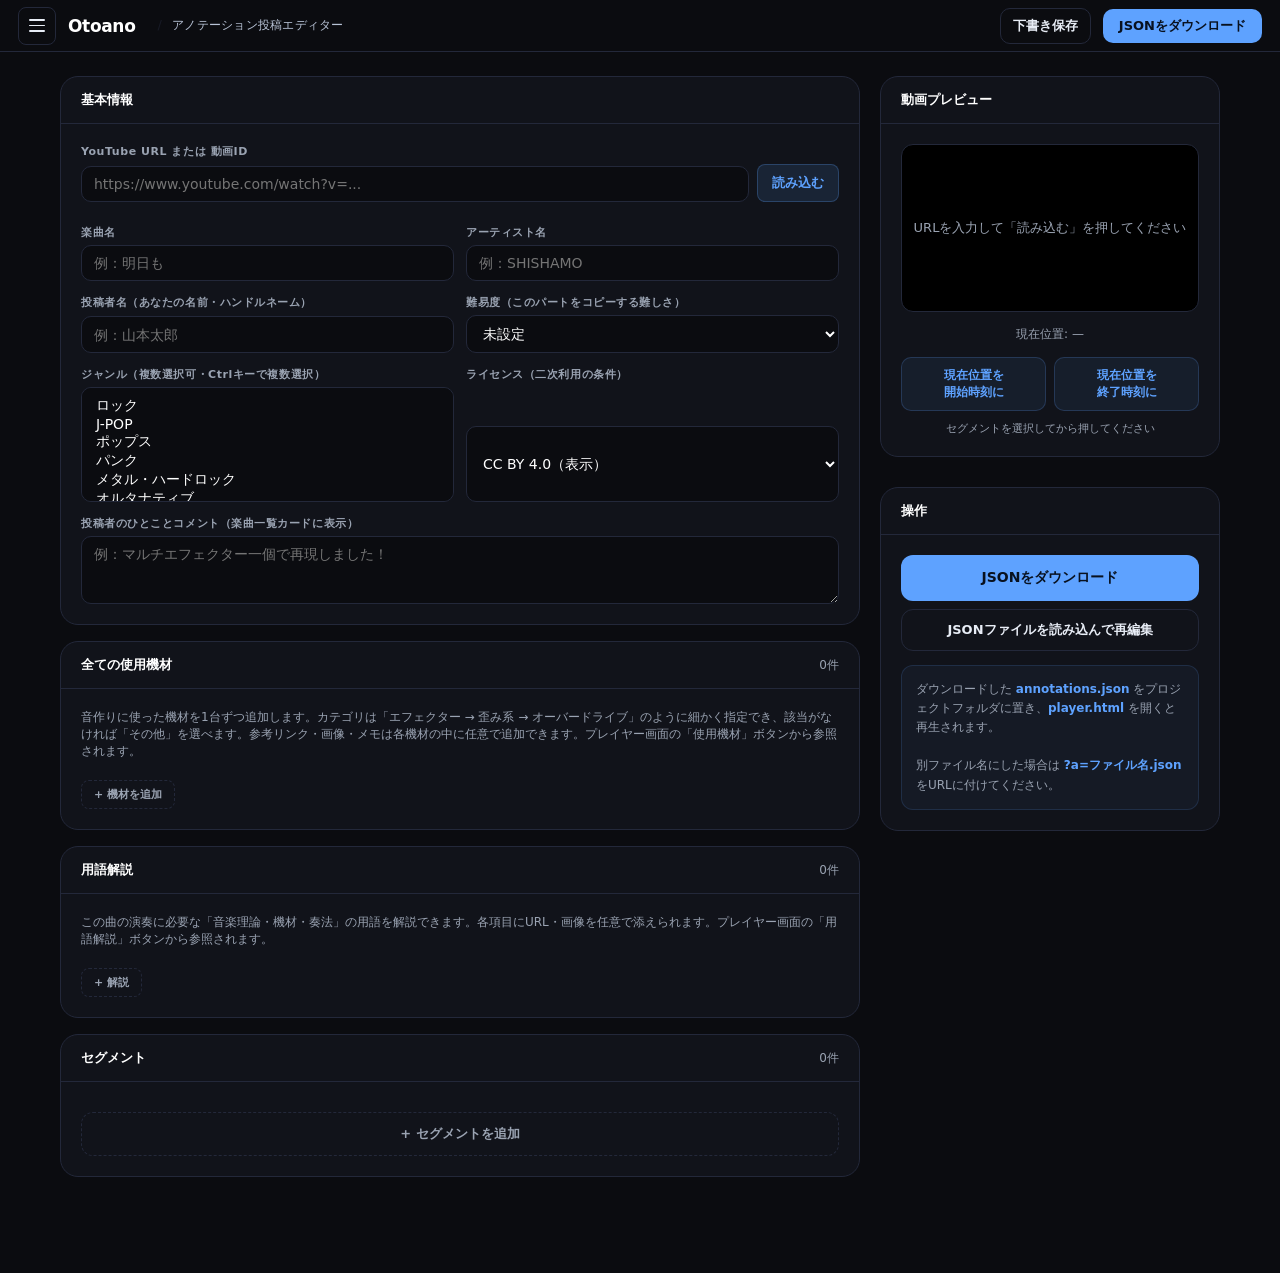
==== upload.html @ a3d08394 "Add files via upload" ====
<!doctype html>
<html lang="ja">
<head>
  <meta charset="utf-8" />
  <meta name="viewport" content="width=device-width,initial-scale=1" />
  <title>アノテーション投稿エディター - Otoano</title>
  <link rel="stylesheet" href="style.css" />
  <style>
    body { overflow-x: hidden; }

    /* ===== Two-column layout ===== */
    .editor-wrap { display: grid; grid-template-columns: 1fr 340px; gap: 20px; max-width: 1200px; margin: 0 auto; padding: 24px 20px 80px; align-items: start; }

    /* ===== Cards / sections ===== */
    .e-card { background: var(--panel); border: 1px solid var(--line); border-radius: 18px; overflow: hidden; margin-bottom: 16px; }
    .e-card-head { padding: 14px 20px; border-bottom: 1px solid var(--line); display: flex; align-items: center; justify-content: space-between; }
    .e-card-head h3 { margin: 0; font-size: 13px; font-weight: 700; color: #fff; }
    .e-card-body { padding: 20px; display: grid; gap: 14px; }

    /* ===== Form fields ===== */
    .field { display: grid; gap: 5px; }
    .field label { font-size: 11px; font-weight: 700; color: var(--muted); letter-spacing: 0.05em; }
    .field input, .field textarea, .field select {
      background: var(--bg); border: 1px solid var(--line); border-radius: 10px;
      color: #fff; padding: 9px 12px; font-size: 14px; font-family: inherit; width: 100%;
      transition: border-color 0.2s;
    }
    .field input:focus, .field textarea:focus, .field select:focus { outline: none; border-color: var(--accent); }
    .field textarea { resize: vertical; min-height: 68px; }
    .field-row { display: grid; grid-template-columns: 1fr 1fr; gap: 12px; }
    .url-row { display: grid; grid-template-columns: 1fr auto; gap: 8px; align-items: end; }
    .url-status { font-size: 12px; margin-top: 4px; }
    .url-status.ok { color: #5ecc82; }
    .url-status.err { color: #ff6b6b; }

    /* ===== Segment list ===== */
    .seg-list { display: flex; flex-direction: column; gap: 10px; }
    .seg-item { background: var(--bg); border: 1px solid var(--line); border-radius: 14px; overflow: hidden; }
    .seg-item-head { padding: 10px 14px; display: flex; align-items: center; gap: 10px; cursor: pointer; user-select: none; transition: background 0.15s; }
    .seg-item-head:hover { background: rgba(255,255,255,0.03); }
    .seg-item-head .seg-times { font-size: 12px; color: var(--accent); font-weight: 700; flex-shrink: 0; }
    .seg-item-head .seg-title-preview { font-size: 13px; color: var(--text); flex: 1; white-space: nowrap; overflow: hidden; text-overflow: ellipsis; }
    .seg-item-head .seg-del { background: none; border: none; color: var(--muted); cursor: pointer; font-size: 16px; padding: 2px 6px; border-radius: 6px; transition: color 0.15s, background 0.15s; flex-shrink: 0; }
    .seg-item-head .seg-del:hover { color: #ff6b6b; background: rgba(255,107,107,0.1); }
    .seg-item-head .seg-arrow { color: var(--muted); font-size: 11px; flex-shrink: 0; transition: transform 0.2s; }
    .seg-item.open .seg-arrow { transform: rotate(180deg); }

    .seg-item-body { display: none; padding: 14px; border-top: 1px solid var(--line); display: grid; gap: 12px; }
    .seg-item.open .seg-item-body { display: grid; }

    .time-row { display: grid; grid-template-columns: 1fr 1fr; gap: 10px; }
    .time-field { display: grid; gap: 4px; }
    .time-field label { font-size: 11px; font-weight: 700; color: var(--muted); }
    .time-input-wrap { display: grid; grid-template-columns: 1fr auto; gap: 6px; }
    .time-input-wrap input { background: var(--bg); border: 1px solid var(--line); border-radius: 8px; color: #fff; padding: 7px 10px; font-size: 13px; font-family: inherit; }
    .time-input-wrap input:focus { outline: none; border-color: var(--accent); }
    .time-set-btn { background: rgba(94,162,255,0.12); border: 1px solid rgba(94,162,255,0.25); color: var(--accent); border-radius: 8px; padding: 7px 10px; font-size: 11px; font-weight: 700; cursor: pointer; white-space: nowrap; }
    .time-set-btn:hover { background: rgba(94,162,255,0.2); }

    /* ===== Cards within segment ===== */
    .card-list { display: flex; flex-direction: column; gap: 6px; }
    .card-item { background: var(--panel); border: 1px solid var(--line); border-radius: 10px; padding: 10px 12px; display: grid; gap: 8px; }
    .card-item-head { display: flex; align-items: center; gap: 8px; }
    .card-type-badge { font-size: 10px; font-weight: 700; padding: 2px 8px; border-radius: 99px; flex-shrink: 0; }
    .badge-link { background: rgba(94,162,255,0.15); color: var(--accent); }
    .badge-text { background: rgba(180,107,255,0.15); color: #b46bff; }
    .badge-video { background: rgba(255,80,80,0.15); color: #ff6b6b; }
    .badge-image { background: rgba(80,200,120,0.15); color: #5ecc82; }
    .badge-gear { background: rgba(255,204,0,0.12); color: #ffcc00; }
    .badge-term { background: rgba(180,107,255,0.15); color: #b46bff; }
    .card-title-preview { font-size: 12px; color: var(--muted); flex: 1; overflow: hidden; text-overflow: ellipsis; white-space: nowrap; }
    .card-del { background: none; border: none; color: var(--muted); cursor: pointer; font-size: 14px; padding: 2px 5px; border-radius: 4px; }
    .card-del:hover { color: #ff6b6b; }
    .move-btn { background: none; border: none; color: var(--muted); cursor: pointer; font-size: 11px; padding: 2px 5px; border-radius: 4px; line-height: 1; transition: color 0.15s, background 0.15s; }
    .move-btn:hover { color: var(--accent); background: rgba(94,162,255,0.1); }
    .move-btn:disabled { opacity: 0.2; cursor: default; }
    .seg-item-head .move-btn { font-size: 10px; }
    .move-btns { display: flex; flex-direction: column; gap: 1px; flex-shrink: 0; }
    .card-fields { display: grid; gap: 6px; }
    .card-field input, .card-field textarea { background: var(--bg); border: 1px solid var(--line); border-radius: 8px; color: #fff; padding: 6px 10px; font-size: 12px; font-family: inherit; width: 100%; }
    .card-field input:focus, .card-field textarea:focus { outline: none; border-color: var(--accent); }
    .card-field textarea { resize: vertical; min-height: 50px; }
    .card-field label { font-size: 10px; color: var(--muted); font-weight: 700; display: block; margin-bottom: 3px; }

    .add-card-row { display: flex; gap: 6px; flex-wrap: wrap; }
    .add-card-btn { background: transparent; border: 1px dashed var(--line); color: var(--muted); border-radius: 8px; padding: 6px 12px; font-size: 11px; font-weight: 600; cursor: pointer; transition: all 0.2s; font-family: inherit; }
    .add-card-btn:hover { border-color: var(--accent); color: var(--accent); background: rgba(94,162,255,0.04); }

    /* 引き継ぎ編集のお知らせ */
    .fork-banner { display: grid; gap: 5px; background: rgba(94,162,255,0.07); border: 1px solid rgba(94,162,255,0.3); border-left: 3px solid var(--accent); border-radius: 12px; padding: 13px 16px; margin-bottom: 16px; font-size: 12.5px; color: #d6def0; line-height: 1.75; }
    .fork-banner strong { color: var(--accent); font-weight: 700; }
    .fork-banner .fork-hint { font-size: 11.5px; color: var(--muted); }
    .fork-banner code { background: var(--bg); border: 1px solid var(--line); border-radius: 4px; padding: 0 4px; font-size: 11px; }
    .fork-banner.is-error { background: rgba(255,120,120,0.07); border-color: rgba(255,120,120,0.35); border-left-color: #ff7878; }
    .fork-banner.is-error strong { color: #ff9b9b; }

    /* 奏法ブロック（奏法ごとに関連カードをまとめる） */
    .tech-add-row { display: flex; gap: 8px; align-items: center; }
    .tech-add-row select { flex: 1; min-width: 0; }
    .tech-add-row .add-card-btn { white-space: nowrap; }
    /* セグメントの3ブロック追加行（奏法・機材・その他） */
    .seg-add-row { display: flex; gap: 8px; align-items: center; flex-wrap: wrap; }
    .seg-add-row .seg-tech-pick { flex: 1 1 160px; min-width: 0; }
    .seg-add-row .add-card-btn { white-space: nowrap; }

    .tech-block { border: 1px solid var(--line); border-radius: 12px; background: rgba(255,255,255,0.015); margin-bottom: 10px; overflow: hidden; }
    .tech-block-head { display: flex; align-items: center; gap: 8px; padding: 9px 11px; background: rgba(94,162,255,0.05); border-bottom: 1px solid var(--line); }
    .tech-block-head select { flex: 1; min-width: 0; }
    .tech-block-head .tb-name { flex: 1; min-width: 0; }
    .tech-block-head .tb-name.hidden { display: none; }
    .tech-block-body { padding: 10px 11px 11px; display: grid; gap: 9px; }
    .tech-block-body .card-item { background: var(--bg); }
    .card-type-badge.badge-tech { background: rgba(94,162,255,0.15); color: var(--accent); border: 1px solid rgba(94,162,255,0.3); }
    .card-type-badge.badge-other { background: rgba(160,170,190,0.12); color: #aab4c8; border: 1px solid rgba(160,170,190,0.3); }
    .empty-hint { font-size: 11px; color: var(--muted); line-height: 1.7; margin: 0; padding: 10px 12px; border: 1px dashed var(--line); border-radius: 10px; }

    /* 機材カードの中に入れる参考資料 */
    .gear-subcards .gs-list { display: grid; gap: 8px; margin-bottom: 7px; }

    /* ギター本体の操作（ピックアップ／ボリューム／トーン） */
    .guitar-controls { border: 1px solid rgba(94,162,255,0.25); border-radius: 10px; padding: 10px 12px; background: rgba(94,162,255,0.04); }
    .guitar-controls .gc-row { display: grid; grid-template-columns: 84px 1fr; gap: 8px; align-items: center; margin-top: 6px; }
    .guitar-controls .gc-row:first-of-type { margin-top: 8px; }
    .guitar-controls .gc-lb { font-size: 11px; color: var(--muted); font-weight: 600; }
    .guitar-controls .gc-row input { background: var(--bg); border: 1px solid var(--line); border-radius: 8px; color: #fff; padding: 5px 8px; font-size: 12px; font-family: inherit; width: 100%; }

    /* 奏法タグ選択チップ（旧UI・互換用） */
    .tech-select { display: flex; flex-wrap: wrap; gap: 5px; }
    .tech-select .tech-group { width: 100%; display: grid; grid-template-columns: 92px 1fr; gap: 8px; align-items: start; }
    .tech-select .tech-group + .tech-group { margin-top: 7px; padding-top: 7px; border-top: 1px solid var(--line); }
    .tech-group-label { font-size: 10px; font-weight: 700; color: var(--muted); letter-spacing: 0.05em; padding-top: 6px; }
    .tech-group-chips { display: flex; flex-wrap: wrap; gap: 5px; }
    @media (max-width: 640px) { .tech-select .tech-group { grid-template-columns: 1fr; gap: 4px; } .tech-group-label { padding-top: 0; } }
    .tech-chip { background: transparent; border: 1px solid var(--line); color: var(--muted); border-radius: 99px; padding: 4px 11px; font-size: 11px; font-weight: 600; cursor: pointer; font-family: inherit; transition: all 0.15s; }
    .tech-chip:hover { border-color: rgba(94,162,255,0.5); color: var(--text); }
    .tech-chip.on { background: rgba(94,162,255,0.15); border-color: var(--accent); color: var(--accent); }

    /* 機材パラメータ行 */
    .gp-rows { display: grid; gap: 7px; }
    .gp-row { display: grid; gap: 4px; }
    .gp-line { display: grid; grid-template-columns: 1fr 58px 84px 22px; gap: 5px; align-items: center; }
    .gp-row input, .gp-row select { background: var(--bg); border: 1px solid var(--line); border-radius: 8px; color: #fff; padding: 5px 8px; font-size: 12px; font-family: inherit; width: 100%; }
    .gp-row input:focus, .gp-row select:focus { outline: none; border-color: var(--accent); }
    .gp-name-custom.hidden { display: none; }
    .gp-del { background: none; border: none; color: var(--muted); cursor: pointer; font-size: 13px; padding: 2px; border-radius: 4px; }
    .gp-del:hover { color: #ff6b6b; }
    .gp-add { margin-top: 5px; }

    .add-seg-btn { width: 100%; background: transparent; border: 1px dashed var(--line); color: var(--muted); border-radius: 12px; padding: 12px; font-size: 13px; font-weight: 600; cursor: pointer; transition: all 0.2s; font-family: inherit; }
    .add-seg-btn:hover { border-color: var(--accent); color: var(--accent); background: rgba(94,162,255,0.04); }

    /* ===== Right sidebar ===== */
    .sidebar { position: sticky; top: 68px; display: flex; flex-direction: column; gap: 14px; }

    #playerPreview { width: 100%; aspect-ratio: 16/9; border-radius: 12px; overflow: hidden; background: #000; border: 1px solid var(--line); }
    #playerPreview iframe { width: 100%; height: 100%; border: none; }
    .player-placeholder { width: 100%; height: 100%; display: flex; align-items: center; justify-content: center; color: var(--muted); font-size: 13px; }

    .time-actions { display: grid; grid-template-columns: 1fr 1fr; gap: 8px; }
    .time-action-btn { background: rgba(94,162,255,0.08); border: 1px solid rgba(94,162,255,0.2); color: var(--accent); border-radius: 10px; padding: 9px 10px; font-size: 12px; font-weight: 700; cursor: pointer; text-align: center; font-family: inherit; transition: background 0.15s; }
    .time-action-btn:hover { background: rgba(94,162,255,0.16); }
    .current-time-display { text-align: center; font-size: 12px; color: var(--muted); padding: 4px 0; }

    .action-btns { display: flex; flex-direction: column; gap: 8px; }
    .dl-btn { background: var(--accent); color: #08111f; border: none; border-radius: 12px; padding: 14px; font-size: 14px; font-weight: 800; cursor: pointer; font-family: inherit; transition: opacity 0.2s; }
    .dl-btn:hover { opacity: 0.9; }
    .load-btn { background: transparent; border: 1px solid var(--line); color: var(--text); border-radius: 12px; padding: 11px; font-size: 13px; font-weight: 600; cursor: pointer; font-family: inherit; transition: border-color 0.2s; }
    .load-btn:hover { border-color: var(--accent); color: var(--accent); }

    .hint-box { background: rgba(94,162,255,0.05); border: 1px solid rgba(94,162,255,0.15); border-radius: 12px; padding: 14px; font-size: 12px; color: var(--muted); line-height: 1.6; }
    .hint-box strong { color: var(--accent); }

    @media (max-width: 800px) {
      .editor-wrap { grid-template-columns: 1fr; }
      .sidebar { position: static; }
      .field-row { grid-template-columns: 1fr; }
    }
  </style>
</head>
<body>
<header>
  <button class="nav-btn" id="navBtn" aria-label="メニューを開く"><span></span><span></span><span></span></button>
  <a href="index.html" class="site-logo">Otoano</a>
  <span class="header-page-label">アノテーション投稿エディター</span>
  <div style="flex:1"></div>
  <button class="secondary" id="saveBtn">下書き保存</button>
  <button class="dl-btn" id="dlBtn" style="padding:8px 16px; font-size:13px; border-radius:10px;">JSONをダウンロード</button>
</header>

<datalist id="pu-positions"></datalist>

<div class="editor-wrap">

  <!-- ===== 左: エディター ===== -->
  <div class="editor-main">

    <!-- 引き継ぎ編集の表示（プレイヤーの「引き継いで編集する」から来たとき） -->
    <div class="fork-banner" id="forkBanner" style="display:none;"></div>

    <!-- 基本情報 -->
    <div class="e-card">
      <div class="e-card-head"><h3>基本情報</h3></div>
      <div class="e-card-body">
        <div class="field">
          <label>YouTube URL または 動画ID</label>
          <div class="url-row">
            <input type="text" id="youtubeUrl" placeholder="https://www.youtube.com/watch?v=..." />
            <button class="time-set-btn" id="loadVideoBtn" style="padding:9px 14px; font-size:13px;">読み込む</button>
          </div>
          <div class="url-status" id="urlStatus"></div>
        </div>
        <div class="field-row">
          <div class="field">
            <label>楽曲名</label>
            <input type="text" id="songTitle" placeholder="例：明日も" />
          </div>
          <div class="field">
            <label>アーティスト名</label>
            <input type="text" id="artistName" placeholder="例：SHISHAMO" />
          </div>
        </div>
        <div class="field-row">
          <div class="field">
            <label>投稿者名（あなたの名前・ハンドルネーム）</label>
            <input type="text" id="creatorName" placeholder="例：山本太郎" />
          </div>
          <div class="field">
            <label>難易度（このパートをコピーする難しさ）</label>
            <select id="difficultySelect"></select>
          </div>
        </div>
        <div class="field-row">
          <div class="field">
            <label>ジャンル（複数選択可・Ctrlキーで複数選択）</label>
            <select id="genreSelect" multiple size="5"></select>
          </div>
          <div class="field">
            <label>ライセンス（二次利用の条件）</label>
            <select id="licenseSelect">
              <option value="https://creativecommons.org/licenses/by/4.0/">CC BY 4.0（表示）</option>
              <option value="https://creativecommons.org/licenses/by-sa/4.0/">CC BY-SA 4.0（表示・継承）</option>
              <option value="https://creativecommons.org/licenses/by-nc/4.0/">CC BY-NC 4.0（表示・非営利）</option>
              <option value="https://creativecommons.org/publicdomain/zero/1.0/">CC0 1.0（権利放棄）</option>
              <option value="">指定しない</option>
            </select>
          </div>
        </div>
        <div class="field">
          <label>投稿者のひとことコメント（楽曲一覧カードに表示）</label>
          <textarea id="comment" placeholder="例：マルチエフェクター一個で再現しました！"></textarea>
        </div>
      </div>
    </div>

    <!-- 全ての使用機材 -->
    <div class="e-card">
      <div class="e-card-head">
        <h3>全ての使用機材</h3>
        <span id="gearCount" style="font-size:12px; color:var(--muted);">0件</span>
      </div>
      <div class="e-card-body" style="gap:10px;">
        <p style="font-size:12px; color:var(--muted); margin:0;">音作りに使った機材を1台ずつ追加します。カテゴリは「エフェクター → 歪み系 → オーバードライブ」のように細かく指定でき、該当がなければ「その他」を選べます。参考リンク・画像・メモは各機材の中に任意で追加できます。プレイヤー画面の「使用機材」ボタンから参照されます。</p>
        <div class="card-list" id="gearInfoList"></div>
        <div class="add-card-row">
          <button class="add-card-btn" data-key="gearInfo" data-type="gear">+ 機材を追加</button>
        </div>
      </div>
    </div>

    <!-- 用語解説 -->
    <div class="e-card">
      <div class="e-card-head">
        <h3>用語解説</h3>
        <span id="knowledgeCount" style="font-size:12px; color:var(--muted);">0件</span>
      </div>
      <div class="e-card-body" style="gap:10px;">
        <p style="font-size:12px; color:var(--muted); margin:0;">この曲の演奏に必要な「音楽理論・機材・奏法」の用語を解説できます。各項目にURL・画像を任意で添えられます。プレイヤー画面の「用語解説」ボタンから参照されます。</p>
        <div class="card-list" id="knowledgeInfoList"></div>
        <div class="add-card-row">
          <button class="add-card-btn" data-key="knowledgeInfo" data-type="term">+ 解説</button>
        </div>
      </div>
    </div>

    <!-- セグメント -->
    <div class="e-card">
      <div class="e-card-head">
        <h3>セグメント</h3>
        <span id="segCount" style="font-size:12px; color:var(--muted);">0件</span>
      </div>
      <div class="e-card-body" style="gap:10px;">
        <div class="seg-list" id="segList"></div>
        <button class="add-seg-btn" id="addSegBtn">+ セグメントを追加</button>
      </div>
    </div>

  </div>

  <!-- ===== 右: プレビュー & アクション ===== -->
  <div class="sidebar">
    <div class="e-card">
      <div class="e-card-head"><h3>動画プレビュー</h3></div>
      <div class="e-card-body" style="gap:10px;">
        <div id="playerPreview">
          <div class="player-placeholder">URLを入力して「読み込む」を押してください</div>
        </div>
        <div class="current-time-display" id="currentTimeDisplay">現在位置: —</div>
        <div class="time-actions">
          <button class="time-action-btn" id="setStartBtn">現在位置を<br>開始時刻に</button>
          <button class="time-action-btn" id="setEndBtn">現在位置を<br>終了時刻に</button>
        </div>
        <div style="font-size:11px; color:var(--muted); text-align:center;">セグメントを選択してから押してください</div>
      </div>
    </div>

    <div class="e-card">
      <div class="e-card-head"><h3>操作</h3></div>
      <div class="e-card-body">
        <div class="action-btns">
          <button class="dl-btn" id="dlBtn2">JSONをダウンロード</button>
          <label class="load-btn" style="text-align:center; cursor:pointer;">
            JSONファイルを読み込んで再編集
            <input type="file" id="loadFile" accept=".json" style="display:none;" />
          </label>
        </div>
        <div class="hint-box">
          ダウンロードした <strong>annotations.json</strong> をプロジェクトフォルダに置き、<strong>player.html</strong> を開くと再生されます。<br><br>
          別ファイル名にした場合は <strong>?a=ファイル名.json</strong> をURLに付けてください。
        </div>
      </div>
    </div>
  </div>
</div>

<div class="nav-overlay" id="navOverlay"></div>
<nav class="nav-panel" id="navPanel">
  <div class="nav-panel-head"><a href="index.html" class="nav-panel-logo">Otoano</a><button class="nav-panel-close" id="navClose">✕</button></div>
  <div class="nav-panel-section"><div class="nav-panel-label">メイン</div><a href="index.html">ホーム</a><a href="search.html">横断検索</a><a href="upload.html" class="nav-current">アノテーション投稿</a></div>
  <div class="nav-panel-section"><div class="nav-panel-label">ガイド</div><a href="usage-guide.html">サイト利用ガイド</a><a href="guide.html">エレキギター初心者ガイド</a><a href="band-guide.html">バンド活動ガイド</a></div>
  <div class="nav-panel-section"><div class="nav-panel-label">辞書</div><a href="terms.html">奏法・機材解説</a></div>
  <div class="nav-panel-section"><div class="nav-panel-label">ユーザー情報</div><a href="account.html" class="nav-mypage-link">アカウント</a><a href="history.html" class="nav-mypage-link">プレイ履歴</a><a href="posts.html" class="nav-mypage-link">投稿管理</a></div>
</nav>

<script src="vocab.js"></script>
<script>
/* =====================================================
   状態管理
===================================================== */
let state = {
  videoId: '',
  created: '',     // dcterms:created（初回投稿日。再編集時は元の日付を保持）
  segments: [],    // [{id, title, start, end, description, category, techniques:[], items:[]}]
  gearInfo: [],     // [{type, title, ...}]  使用機材        → otoano:hasGearInfo
  docId: '',        // 読み込んだJSONの @id（自分の投稿を直すときは識別子を変えない）
  isBasedOn: '',    // 引き継ぎ元の @id（schema:isBasedOn）
  forkedFrom: null, // 引き継ぎ元の表示用情報（投稿者・ライセンス・タイトル）
  sameAs: [],       // 読み込んだJSONの外部同定（MusicBrainz等）を持ち越すだけの入れ物
  knowledgeInfo: [] // [{type, title, ...}]  用語解説        → otoano:hasGlossary
};
let player = null;           // YouTube player
let activeSegIdx = null;     // 現在選択中のセグメントのインデックス

/* =====================================================
   YouTube URL解析
===================================================== */
function extractVideoId(url) {
  url = url.trim();
  const patterns = [
    /[?&]v=([A-Za-z0-9_-]{11})/,
    /youtu\.be\/([A-Za-z0-9_-]{11})/,
    /embed\/([A-Za-z0-9_-]{11})/,
    /^([A-Za-z0-9_-]{11})$/
  ];
  for (const p of patterns) {
    const m = url.match(p);
    if (m) return m[1];
  }
  return null;
}

document.getElementById('loadVideoBtn').addEventListener('click', () => {
  const url = document.getElementById('youtubeUrl').value;
  const vid = extractVideoId(url);
  const status = document.getElementById('urlStatus');
  if (!vid) {
    status.textContent = '動画IDを取得できませんでした。URLを確認してください。';
    status.className = 'url-status err';
    return;
  }
  state.videoId = vid;
  status.textContent = '動画ID: ' + vid + ' — 読み込み成功';
  status.className = 'url-status ok';
  loadYouTubePlayer(vid);
});

/* =====================================================
   YouTube Player
===================================================== */
function loadYouTubePlayer(videoId) {
  const wrap = document.getElementById('playerPreview');
  wrap.innerHTML = '<div id="ytPlayer"></div>';
  if (window.YT && window.YT.Player) {
    createYTPlayer(videoId);
  } else {
    const tag = document.createElement('script');
    tag.src = 'https://www.youtube.com/iframe_api';
    document.head.appendChild(tag);
    window.onYouTubeIframeAPIReady = () => createYTPlayer(videoId);
  }
}

function createYTPlayer(videoId) {
  player = new YT.Player('ytPlayer', {
    videoId,
    playerVars: { rel: 0, modestbranding: 1 },
    events: { onReady: () => startTimerDisplay() }
  });
}

let timerInterval = null;
function startTimerDisplay() {
  if (timerInterval) clearInterval(timerInterval);
  timerInterval = setInterval(() => {
    if (!player || typeof player.getCurrentTime !== 'function') return;
    const t = player.getCurrentTime();
    document.getElementById('currentTimeDisplay').textContent =
      '現在位置: ' + fmtTime(t) + ' (' + t.toFixed(1) + 's)';
  }, 200);
}

function fmtTime(sec) {
  const s = Math.max(0, Math.floor(sec));
  return String(Math.floor(s / 60)).padStart(2, '0') + ':' + String(s % 60).padStart(2, '0');
}

function getCurrentTime() {
  if (!player || typeof player.getCurrentTime !== 'function') return null;
  return parseFloat(player.getCurrentTime().toFixed(1));
}

/* =====================================================
   時刻設定ボタン
===================================================== */
document.getElementById('setStartBtn').addEventListener('click', () => {
  const t = getCurrentTime();
  if (t === null) return alert('動画を読み込んでください。');
  if (activeSegIdx === null) return alert('セグメントを選択してください（タイトルバーをクリックして開く）。');
  state.segments[activeSegIdx].start = t;
  renderSegList();
});

document.getElementById('setEndBtn').addEventListener('click', () => {
  const t = getCurrentTime();
  if (t === null) return alert('動画を読み込んでください。');
  if (activeSegIdx === null) return alert('セグメントを選択してください。');
  state.segments[activeSegIdx].end = t;
  renderSegList();
});

/* =====================================================
   セグメント追加
===================================================== */
document.getElementById('addSegBtn').addEventListener('click', () => {
  const lastEnd = state.segments.length
    ? state.segments[state.segments.length - 1].end
    : 0;
  state.segments.push({
    id: 'seg_' + Date.now(),
    title: '新しいセグメント',
    start: lastEnd,
    end: lastEnd + 30,
    description: '',
    categories: ['other'],
    items: []
  });
  activeSegIdx = state.segments.length - 1;
  renderSegList();
});

/* =====================================================
   セグメント描画
===================================================== */
function renderSegList() {
  const list = document.getElementById('segList');
  list.innerHTML = '';
  document.getElementById('segCount').textContent = state.segments.length + '件';

  state.segments.forEach((seg, idx) => {
    const isOpen = idx === activeSegIdx;
    const div = document.createElement('div');
    div.className = 'seg-item' + (isOpen ? ' open' : '');
    div.innerHTML = `
      <div class="seg-item-head">
        <span class="seg-times">${fmtTime(seg.start)} – ${fmtTime(seg.end)}</span>
        <span class="seg-title-preview">${escHtml(seg.title)}</span>
        <div class="move-btns">
          <button class="move-btn seg-move" data-idx="${idx}" data-dir="-1" ${idx === 0 ? 'disabled' : ''} title="上へ">▲</button>
          <button class="move-btn seg-move" data-idx="${idx}" data-dir="1"  ${idx === state.segments.length - 1 ? 'disabled' : ''} title="下へ">▼</button>
        </div>
        <button class="seg-del" data-idx="${idx}" title="削除">×</button>
        <span class="seg-arrow">▼</span>
      </div>
      <div class="seg-item-body">
        <div class="field">
          <label>セグメント名</label>
          <input type="text" class="seg-title-input" data-idx="${idx}" value="${escHtml(seg.title)}" />
        </div>
        <div class="time-row">
          <div class="time-field">
            <label>開始（秒）</label>
            <div class="time-input-wrap">
              <input type="number" class="seg-start" data-idx="${idx}" value="${seg.start}" min="0" step="0.1" />
            </div>
          </div>
          <div class="time-field">
            <label>終了（秒）</label>
            <div class="time-input-wrap">
              <input type="number" class="seg-end" data-idx="${idx}" value="${seg.end}" min="0" step="0.1" />
            </div>
          </div>
        </div>
        <div class="field">
          <label>観点カテゴリ（複数選択可・Ctrlキーを押しながらクリック）</label>
          <select class="seg-cat" data-idx="${idx}" multiple size="3">
            <option value="technique" ${segCategories(seg).includes('technique')?'selected':''}>奏法</option>
            <option value="equipment" ${segCategories(seg).includes('equipment')?'selected':''}>機材</option>
            <option value="other" ${segCategories(seg).includes('other')?'selected':''}>その他</option>
          </select>
        </div>
        <div class="field">
          <label>説明文</label>
          <textarea class="seg-desc" data-idx="${idx}">${escHtml(seg.description)}</textarea>
        </div>
        <div class="field">
          <label>この区間の内容（奏法・機材をそれぞれ独立して追加。奏法のプルダウンで「その他」も選べます）</label>
          <div class="seg-add-row">
            <button type="button" class="add-card-btn seg-tech-add" data-idx="${idx}">+ 奏法を追加</button>
            <button type="button" class="add-card-btn seg-gear-add" data-idx="${idx}">+ 機材を追加</button>
          </div>
        </div>
        <div class="card-list" id="cardList_${idx}"></div>
      </div>
    `;
    list.appendChild(div);
    renderCards(idx);

    // ヘッダークリックで開閉
    div.querySelector('.seg-item-head').addEventListener('click', (e) => {
      if (e.target.classList.contains('seg-del')) return;
      activeSegIdx = isOpen ? null : idx;
      renderSegList();
    });
  });

  // セグメント並び替え
  list.querySelectorAll('.seg-move').forEach(btn => {
    btn.addEventListener('click', (e) => {
      e.stopPropagation();
      const i   = Number(btn.dataset.idx);
      const dir = Number(btn.dataset.dir);
      moveItem(state.segments, i, dir, () => {
        // アクティブインデックスも追従
        if (activeSegIdx === i) activeSegIdx = i + dir;
        else if (activeSegIdx === i + dir) activeSegIdx = i;
        renderSegList();
      });
    });
  });

  // イベント委任
  list.querySelectorAll('.seg-del').forEach(btn => {
    btn.addEventListener('click', (e) => {
      e.stopPropagation();
      const i = Number(btn.dataset.idx);
      state.segments.splice(i, 1);
      if (activeSegIdx === i) activeSegIdx = null;
      else if (activeSegIdx > i) activeSegIdx--;
      renderSegList();
    });
  });
  list.querySelectorAll('.seg-title-input').forEach(el => {
    el.addEventListener('input', () => {
      state.segments[Number(el.dataset.idx)].title = el.value;
      // ヘッダーのプレビューだけ更新
      const head = el.closest('.seg-item').querySelector('.seg-title-preview');
      if (head) head.textContent = el.value;
    });
  });
  list.querySelectorAll('.seg-start').forEach(el => {
    el.addEventListener('change', () => { state.segments[Number(el.dataset.idx)].start = parseFloat(el.value) || 0; refreshTimeBadge(el); });
  });
  list.querySelectorAll('.seg-end').forEach(el => {
    el.addEventListener('change', () => { state.segments[Number(el.dataset.idx)].end = parseFloat(el.value) || 0; refreshTimeBadge(el); });
  });
  list.querySelectorAll('.seg-cat').forEach(el => {
    el.addEventListener('change', () => {
      const sel = Array.from(el.selectedOptions).map(o => o.value);
      state.segments[Number(el.dataset.idx)].categories = sel.length ? sel : ['other'];
    });
  });
  list.querySelectorAll('.seg-desc').forEach(el => {
    el.addEventListener('input', () => { state.segments[Number(el.dataset.idx)].description = el.value; });
  });
  // 奏法ブロックの追加（プルダウンで選んで追加。同じ奏法は重ねて追加しない）
  // 奏法ブロックの追加：まず空のブロックを置き、ブロック内のプルダウンで奏法（またはその他）を選ぶ
  list.querySelectorAll('.seg-tech-add').forEach(btn => {
    btn.addEventListener('click', (e) => {
      e.stopPropagation();
      const i = Number(btn.dataset.idx);
      state.segments[i].items.push({ type: 'group', title: '', aboutTechnique: '', items: [] });
      renderCards(i);
    });
  });

  // 機材ブロックの追加（奏法とは独立。gearカードを直接置く）
  list.querySelectorAll('.seg-gear-add').forEach(btn => {
    btn.addEventListener('click', (e) => {
      e.stopPropagation();
      const i = Number(btn.dataset.idx);
      state.segments[i].items.push(newCard('gear'));
      renderCards(i);
    });
  });
}

/* 奏法タグのチップHTML（統制語彙 vocab.js を参照）。
   奏法グループ（otoano:tg-* ／ skos:broader）ごとに見出しをつけて並べる。 */
function techChipsHtml(seg, idx) {
  const sel = Array.isArray(seg.techniques) ? seg.techniques : [];
  if (typeof OTOANO_TECHNIQUES === 'undefined') return '';
  const chip = (t) =>
    `<button type="button" class="tech-chip${sel.includes(t.id) ? ' on' : ''}" data-idx="${idx}" data-tech="${t.id}">${escHtml(t.label)}</button>`;
  const groups = (typeof OTOANO_TECH_GROUPS !== 'undefined') ? OTOANO_TECH_GROUPS : [];
  if (!groups.length) return OTOANO_TECHNIQUES.map(chip).join('');
  return groups.map(g => {
    const list = OTOANO_TECHNIQUES.filter(t => t.group === g.id);
    if (!list.length) return '';
    return `<div class="tech-group">
      <span class="tech-group-label">${escHtml(g.label)}</span>
      <div class="tech-group-chips">${list.map(chip).join('')}</div>
    </div>`;
  }).join('');
}

/* 関連カードが、セグメントのどの奏法に対応するかを選ぶセレクタHTML。
   セグメントに奏法タグがある場合のみ表示する（otoano:aboutTechnique で接続）。 */
function cardTechSelectHtml(segIdx, item) {
  const seg = state.segments[segIdx];
  const techs = Array.isArray(seg.techniques) ? seg.techniques : [];
  if (!techs.length) return '';
  const cur = item.aboutTechnique || '';
  const label = (typeof otoanoTechLabel === 'function') ? otoanoTechLabel : (x => x);
  const opts = ['<option value="">（対応する奏法：指定なし）</option>']
    .concat(techs.map(t => `<option value="${t}" ${cur === t ? 'selected' : ''}>${escHtml(label(t))}</option>`))
    .join('');
  return `<div class="card-field"><label>対応する奏法</label><select class="ci-abouttech">${opts}</select></div>`;
}

/* 機材カテゴリの下位分類（skos:broader）の選択肢HTML。
   子をもつ子（エフェクターの系統）は optgroup にまとめる。子がなければ空文字を返す。 */
function gearSubOptionsHtml(topId, cur) {
  if (typeof otoanoGearChildren !== 'function') return '';
  const kids = otoanoGearChildren(topId);
  if (!kids.length) return '';
  const sel = (id) => cur === id ? 'selected' : '';
  let opts = `<option value="${topId}" ${sel(topId)}>（種類を指定しない）</option>`;
  kids.forEach(k => {
    const gkids = otoanoGearChildren(k.id);
    if (gkids.length) {
      opts += `<optgroup label="${escHtml(k.label)}">`
        + `<option value="${k.id}" ${sel(k.id)}>${escHtml(k.label)}（種類は未特定）</option>`
        + gkids.map(g => `<option value="${g.id}" ${sel(g.id)}>${escHtml(g.label)}</option>`).join('')
        + `</optgroup>`;
    } else {
      opts += `<option value="${k.id}" ${sel(k.id)}>${escHtml(k.label)}</option>`;
    }
  });
  return opts;
}

/* 機材カテゴリの現在値を、上位セレクト＋下位セレクトから読む（下位が優先） */
function readGearCat(d) {
  const sub = d.querySelector('.ci-gearcat-sub');
  if (sub && sub.value) return sub.value;
  const top = d.querySelector('.ci-gearcat-top');
  return (top && top.value) || 'other';
}

/* 上位カテゴリを変えたら下位の選択肢を作り直す。
   ギター⇔非ギターで専用欄（ピックアップ等）の有無が変わる場合はカードを再描画する。 */
function bindGearCatEvents(d, upd, rerender) {
  const topSel = d.querySelector('.ci-gearcat-top');
  if (!topSel) return;
  topSel.addEventListener('change', () => {
    const opts = gearSubOptionsHtml(topSel.value, topSel.value);
    let row = d.querySelector('.gear-sub-row');
    if (opts) {
      if (!row) {
        row = document.createElement('div');
        row.className = 'card-field gear-sub-row';
        row.innerHTML = `<label>さらに細かい種類（任意）</label><select class="ci-gearcat-sub"></select>`;
        const topField = topSel.closest('.card-field');
        if (topField) topField.insertAdjacentElement('afterend', row);
      }
      const subSel = row.querySelector('.ci-gearcat-sub');
      subSel.innerHTML = opts;
      // 作り直したセレクトにも入力イベントを張り直す
      subSel.addEventListener('change', upd);
    } else if (row) {
      row.remove();
    }
    upd();
    // ギター専用欄の要否が変わったら再描画
    const nowGuitar = topSel.value === 'guitar';
    const hasGuitarControls = !!d.querySelector('.guitar-controls');
    if (nowGuitar !== hasGuitarControls && typeof rerender === 'function') rerender();
  });
}

/* 機材設定カードの入力欄HTML */
function gearFieldsHtml(item) {
  const cats = (typeof OTOANO_GEAR_CATEGORIES !== 'undefined') ? OTOANO_GEAR_CATEGORIES : [];
  const cur = item.gearCategory || 'other';
  const top = (typeof otoanoGearTopId === 'function') ? otoanoGearTopId(cur) : cur;
  const isGuitar = top === 'guitar';
  const catOptions = cats.map(c =>
    `<option value="${c.id}" ${top === c.id ? 'selected' : ''}>${escHtml(c.label)}</option>`
  ).join('');
  const subOptions = gearSubOptionsHtml(top, cur);
  const subRow = subOptions
    ? `<div class="card-field gear-sub-row"><label>さらに細かい種類（任意）</label><select class="ci-gearcat-sub">${subOptions}</select></div>`
    : '';
  // ギターは pickup / volume / tone を専用欄で、それ以外は汎用つまみ行で扱う
  const allSettings = item.settings || [];
  const GUITAR_PARAMS = ['pickup', 'volume', 'tone'];
  const findVal = (p) => { const s = allSettings.find(x => x.param === p); return s ? (s.value ?? '') : ''; };
  const genericSettings = isGuitar ? allSettings.filter(s => GUITAR_PARAMS.indexOf(s.param) < 0) : allSettings;
  const rows = genericSettings.map(s => gearParamRowHtml(s)).join('');
  const guitarBlock = isGuitar ? `
    <div class="card-field guitar-controls">
      <label>ギター本体の操作（任意・曲中で変わる場合はその値を）</label>
      <div class="gc-row"><span class="gc-lb">ピックアップ</span><input type="text" class="ci-pickup" list="pu-positions" value="${escHtml(findVal('pickup'))}" placeholder="例：フロント、センター＋リア" /></div>
      <div class="gc-row"><span class="gc-lb">ボリューム</span><input type="text" class="ci-gvol" value="${escHtml(findVal('volume'))}" placeholder="例：8（0〜10）" /></div>
      <div class="gc-row"><span class="gc-lb">トーン</span><input type="text" class="ci-gtone" value="${escHtml(findVal('tone'))}" placeholder="例：6（0〜10）" /></div>
    </div>` : '';
  return `
    <div class="card-field"><label>機材名・設定名</label><input type="text" class="ci-title" value="${escHtml(item.title)}" placeholder="例：BOSS BD-2（サビ用の歪み）" /></div>
    <div class="card-field"><label>機材カテゴリ</label><select class="ci-gearcat-top">${catOptions}</select></div>
    ${subRow}
    ${guitarBlock}
    <div class="card-field"><label>製品ページURL（任意）</label><input type="url" class="ci-url" value="${escHtml(item.url)}" placeholder="https://..." /></div>
    <div class="card-field"><label>画像パス（任意）</label><input type="text" class="ci-src" value="${escHtml(item.src || '')}" placeholder="例：imgs/setting.jpg" /></div>
    <div class="card-field">
      <label>${isGuitar ? 'その他のつまみ（任意）' : 'パラメータ（つまみ名 / 値 / 目盛り）'}</label>
      <div class="gp-rows">${rows}</div>
      <button type="button" class="add-card-btn gp-add">+ パラメータを追加</button>
    </div>
    <div class="card-field"><label>補足メモ</label><textarea class="ci-note" placeholder="切り替えるタイミング・狙いの音など">${escHtml(item.note)}</textarea></div>
    <div class="card-field gear-subcards">
      <label>この機材の参考資料（任意）</label>
      <div class="gs-list card-list"></div>
      <div class="add-card-row">
        <button type="button" class="add-card-btn gs-add" data-type="link">+ リンク</button>
        <button type="button" class="add-card-btn gs-add" data-type="text">+ メモ</button>
        <button type="button" class="add-card-btn gs-add" data-type="image">+ 画像</button>
      </div>
    </div>
  `;
}

function gearParamRowHtml(s) {
  // 概念id: 明示のparam → なければ名称から逆引き
  const pid = (typeof otoanoParamId === 'function') ? (s.param || otoanoParamId(s.name)) : (s.param || 'other-param');
  const concepts = (typeof OTOANO_PARAM_CONCEPTS !== 'undefined') ? OTOANO_PARAM_CONCEPTS : [];
  const opts = concepts.map(c => `<option value="${c.id}" ${c.id === pid ? 'selected' : ''}>${escHtml(c.label)}</option>`).join('');
  const isOther = pid === 'other-param';
  const customName = isOther ? (s.name || '') : '';
  return `<div class="gp-row">
    <div class="gp-line">
      <select class="gp-param" title="つまみの種類">${opts}</select>
      <input type="text" class="gp-value" value="${escHtml(String(s.value ?? ''))}" placeholder="値" />
      <input type="text" class="gp-unit" value="${escHtml(s.unit || '')}" placeholder="目盛" />
      <button type="button" class="gp-del" title="削除">×</button>
    </div>
    <input type="text" class="gp-name-custom${isOther ? '' : ' hidden'}" value="${escHtml(customName)}" placeholder="つまみ名（その他）" />
  </div>`;
}

/* 機材パラメータ行の追加・削除・種類切替イベント */
function bindGearParamEvents(d, upd) {
  const wrap = d.querySelector('.gp-rows');
  if (!wrap) return;
  const bindRow = (row) => {
    row.querySelector('.gp-del').addEventListener('click', () => { row.remove(); upd(); });
    const sel = row.querySelector('.gp-param');
    const custom = row.querySelector('.gp-name-custom');
    sel.addEventListener('change', () => {
      custom.classList.toggle('hidden', sel.value !== 'other-param');
      upd();
    });
    row.querySelectorAll('input, select').forEach(el => el.addEventListener('input', upd));
  };
  wrap.querySelectorAll('.gp-row').forEach(bindRow);
  const addBtn = d.querySelector('.gp-add');
  if (addBtn) addBtn.addEventListener('click', () => {
    const row = document.createElement('div');
    row.innerHTML = gearParamRowHtml({ param: '', name: '', value: '', unit: '' });
    const el = row.firstElementChild;
    wrap.appendChild(el);
    bindRow(el);
  });
}

/* gearカードのDOMからsettingsを再構築（param概念＋表示名＋値＋目盛り）。
   ギターは専用欄（ピックアップ／ボリューム／トーン）を先頭に、続けて汎用つまみ行。 */
function collectGearSettings(d) {
  const out = [];
  // ギター本体の操作（専用欄がある場合のみ）
  const pu = d.querySelector('.ci-pickup');
  if (pu) {
    const add = (param, name, el) => {
      const v = el ? el.value.trim() : '';
      if (v) out.push({ param, name, value: v, unit: '' });
    };
    add('pickup', 'ピックアップ', d.querySelector('.ci-pickup'));
    add('volume', 'VOLUME',       d.querySelector('.ci-gvol'));
    add('tone',   'TONE',         d.querySelector('.ci-gtone'));
  }
  // 汎用つまみ行
  Array.from(d.querySelectorAll('.gp-row')).forEach(r => {
    const pid = r.querySelector('.gp-param').value;
    const custom = r.querySelector('.gp-name-custom').value.trim();
    const label = (typeof otoanoParamLabel === 'function') ? otoanoParamLabel(pid) : pid;
    const s = {
      param: pid,
      name:  pid === 'other-param' ? custom : label,
      value: r.querySelector('.gp-value').value.trim(),
      unit:  r.querySelector('.gp-unit').value.trim()
    };
    if (s.name || s.value) out.push(s);
  });
  return out;
}

/* 用語解説カード（schema:DefinedTerm）の入力欄HTML */
function termFieldsHtml(item) {
  const cats = (typeof OTOANO_TERM_CATEGORIES !== 'undefined') ? OTOANO_TERM_CATEGORIES : [];
  const catOptions = cats.map(c =>
    `<option value="${c.id}" ${item.termCategory === c.id ? 'selected' : ''}>${escHtml(c.label)}</option>`
  ).join('');
  return `
    <div class="card-field"><label>用語名</label><input type="text" class="ci-title" value="${escHtml(item.title)}" placeholder="例：ダイアトニックコード / オーバードライブ / チョーキング" /></div>
    <div class="card-field"><label>分類</label><select class="ci-termcat">${catOptions}</select></div>
    <div class="card-field"><label>解説</label><textarea class="ci-text" placeholder="用語の意味・使いどころを解説">${escHtml(item.text)}</textarea></div>
    <div class="card-field"><label>参考URL（任意）</label><input type="url" class="ci-url" value="${escHtml(item.url || '')}" placeholder="https://..." /></div>
    <div class="card-field"><label>画像パス（任意）</label><input type="text" class="ci-src" value="${escHtml(item.src || '')}" placeholder="例：imgs/photo.jpg" /></div>
    <div class="ci-img-preview" style="margin:4px 0;"></div>
  `;
}

/* 画像プレビューの共通更新 */
function updateImgPreview(d, src) {
  const prev = d.querySelector('.ci-img-preview');
  if (!prev) return;
  prev.innerHTML = src
    ? `<img src="${escHtml(src)}" style="max-width:100%;max-height:100px;border-radius:8px;border:1px solid var(--line);object-fit:cover;" onerror="this.style.display='none'" />`
    : '';
}

function refreshTimeBadge(el) {
  const idx = Number(el.dataset.idx);
  const seg = state.segments[idx];
  const badge = el.closest('.seg-item').querySelector('.seg-times');
  if (badge) badge.textContent = fmtTime(seg.start) + ' – ' + fmtTime(seg.end);
}

/* =====================================================
   並び替えユーティリティ
===================================================== */
function moveItem(arr, idx, dir, afterRender) {
  const to = idx + dir;
  if (to < 0 || to >= arr.length) return;
  const tmp = arr[idx]; arr[idx] = arr[to]; arr[to] = tmp;
  afterRender();
}

/* =====================================================
   トップレベル配列（使用機材 / 用語解説）の描画
===================================================== */
// 追加ボタンのイベント登録（使用機材・用語解説）
document.querySelectorAll('.add-card-btn[data-key]').forEach(btn => {
  btn.addEventListener('click', () => {
    const key  = btn.dataset.key;
    const type = btn.dataset.type;
    state[key].push(
      type === 'term' ? { type: 'term', title: '', termCategory: 'technique', text: '', url: '', src: '' }
                      : newCard(type)
    );
    renderTopCards(key);
  });
});

function renderTopCards(key) {
  const containerId = key + 'List';
  const container = document.getElementById(containerId);
  if (!container) return;
  container.innerHTML = '';
  const items = state[key];

  // 件数バッジ更新（音源と資料は1つのカードにまとめて数える）
  const COUNT_IDS = { gearInfo: 'gearCount', knowledgeInfo: 'knowledgeCount' };
  const countEl = document.getElementById(COUNT_IDS[key]);
  if (countEl) countEl.textContent = items.length + '件';

  items.forEach((item, cardIdx) => {
    const d = document.createElement('div');
    d.className = 'card-item';
    const badgeCls = item.type === 'link' ? 'badge-link' : item.type === 'image' ? 'badge-image' : item.type === 'gear' ? 'badge-gear' : item.type === 'term' ? 'badge-term' : (item.type === 'video' || item.type === 'videofile') ? 'badge-video' : 'badge-text';
    const badgeTxt = item.type === 'link' ? 'リンク' : item.type === 'image' ? '画像' : item.type === 'gear' ? '機材設定' : item.type === 'term' ? '解説' : item.type === 'video' ? 'YouTube' : item.type === 'videofile' ? '動画' : 'メモ';
    let fields = '';
    if (item.type === 'video') {
      fields = `
        <div class="card-field"><label>タイトル</label><input type="text" class="ci-title" value="${escHtml(item.title)}" placeholder="例：ギターパートのみ" /></div>
        <div class="card-field"><label>YouTube動画ID または URL</label><input type="text" class="ci-videoid" value="${escHtml(item.videoId || '')}" placeholder="動画ID または URL" /></div>
        <div class="card-field"><label>再生開始位置（秒）</label><input type="number" class="ci-start" value="${item.startTime || 0}" min="0" step="1" /></div>
        <div class="card-field"><label>補足メモ</label><input type="text" class="ci-note" value="${escHtml(item.note || '')}" placeholder="補足説明" /></div>
      `;
    } else if (item.type === 'videofile') {
      fields = `
        <div class="card-field"><label>タイトル</label><input type="text" class="ci-title" value="${escHtml(item.title)}" placeholder="例：ギターパートのみ" /></div>
        <div class="card-field"><label>動画ファイルのパス または URL（mp4等）</label><input type="text" class="ci-src" value="${escHtml(item.src || '')}" placeholder="例：videos/guitar.mp4" /></div>
        <div class="card-field"><label>再生開始位置（秒）</label><input type="number" class="ci-start" value="${item.startTime || 0}" min="0" step="1" /></div>
        <div class="card-field"><label>補足メモ</label><input type="text" class="ci-note" value="${escHtml(item.note || '')}" placeholder="補足説明" /></div>
      `;
    } else if (item.type === 'link') {
      fields = `
        <div class="card-field"><label>タイトル</label><input type="text" class="ci-title" value="${escHtml(item.title)}" placeholder="リンクのタイトル" /></div>
        <div class="card-field"><label>URL</label><input type="url" class="ci-url" value="${escHtml(item.url)}" placeholder="https://..." /></div>
        <div class="card-field"><label>補足メモ</label><input type="text" class="ci-note" value="${escHtml(item.note)}" placeholder="補足説明" /></div>
      `;
    } else if (item.type === 'gear') {
      fields = gearFieldsHtml(item);
    } else if (item.type === 'term') {
      fields = termFieldsHtml(item);
    } else if (item.type === 'image') {
      fields = `
        <div class="card-field"><label>タイトル</label><input type="text" class="ci-title" value="${escHtml(item.title)}" placeholder="画像のタイトル" /></div>
        <div class="card-field"><label>画像パス または URL</label><input type="text" class="ci-src" value="${escHtml(item.src)}" placeholder="例：imgs/photo.jpg" /></div>
        <div class="ci-img-preview" style="margin:4px 0;"></div>
        <div class="card-field"><label>説明文</label><textarea class="ci-note" placeholder="画像の説明">${escHtml(item.note)}</textarea></div>
      `;
    } else {
      // メモ（text）: 本文＋任意でURL・画像
      fields = `
        <div class="card-field"><label>タイトル</label><input type="text" class="ci-title" value="${escHtml(item.title)}" placeholder="メモのタイトル" /></div>
        <div class="card-field"><label>本文</label><textarea class="ci-text" placeholder="内容を入力">${escHtml(item.text)}</textarea></div>
        <div class="card-field"><label>参考URL（任意）</label><input type="url" class="ci-url" value="${escHtml(item.url || '')}" placeholder="https://..." /></div>
        <div class="card-field"><label>画像パス（任意）</label><input type="text" class="ci-src" value="${escHtml(item.src || '')}" placeholder="例：imgs/photo.jpg" /></div>
        <div class="ci-img-preview" style="margin:4px 0;"></div>
      `;
    }
    d.innerHTML = `
      <div class="card-item-head">
        <span class="card-type-badge ${badgeCls}">${badgeTxt}</span>
        <span class="card-title-preview">${escHtml(item.title || '（タイトル未入力）')}</span>
        <div class="move-btns">
          <button class="move-btn" data-key="${key}" data-card="${cardIdx}" data-dir="-1" ${cardIdx === 0 ? 'disabled' : ''} title="上へ">▲</button>
          <button class="move-btn" data-key="${key}" data-card="${cardIdx}" data-dir="1"  ${cardIdx === items.length - 1 ? 'disabled' : ''} title="下へ">▼</button>
        </div>
        <button class="card-del" data-key="${key}" data-card="${cardIdx}">×</button>
      </div>
      <div class="card-fields">${fields}</div>
    `;
    container.appendChild(d);

    const upd = () => {
      const it = state[key][cardIdx];
      const titleEl = d.querySelector('.ci-title');
      if (titleEl) it.title = titleEl.value;
      if (it.type === 'video') {
        const rawVid = (d.querySelector('.ci-videoid') || {}).value || '';
        it.videoId   = extractVideoId(rawVid) || rawVid;
        it.startTime = parseInt((d.querySelector('.ci-start') || {}).value) || 0;
        it.note      = (d.querySelector('.ci-note') || {}).value || '';
      } else if (it.type === 'videofile') {
        it.src       = (d.querySelector('.ci-src') || {}).value || '';
        it.startTime = parseInt((d.querySelector('.ci-start') || {}).value) || 0;
        it.note      = (d.querySelector('.ci-note') || {}).value || '';
      } else if (it.type === 'link') {
        it.url  = (d.querySelector('.ci-url')  || {}).value || '';
        it.note = (d.querySelector('.ci-note') || {}).value || '';
      } else if (it.type === 'gear') {
        it.gearCategory = readGearCat(d);
        it.url  = (d.querySelector('.ci-url')  || {}).value || '';
        it.src  = (d.querySelector('.ci-src')  || {}).value || '';
        it.note = (d.querySelector('.ci-note') || {}).value || '';
        it.settings = collectGearSettings(d);
      } else if (it.type === 'term') {
        it.termCategory = (d.querySelector('.ci-termcat') || {}).value || 'technique';
        it.text = (d.querySelector('.ci-text') || {}).value || '';
        it.url  = (d.querySelector('.ci-url')  || {}).value || '';
        it.src  = (d.querySelector('.ci-src')  || {}).value || '';
        updateImgPreview(d, it.src);
      } else if (it.type === 'image') {
        it.src  = (d.querySelector('.ci-src')  || {}).value || '';
        it.note = (d.querySelector('.ci-note') || {}).value || '';
        updateImgPreview(d, it.src);
      } else {
        // メモ（text）
        it.text = (d.querySelector('.ci-text') || {}).value || '';
        it.url  = (d.querySelector('.ci-url')  || {}).value || '';
        it.src  = (d.querySelector('.ci-src')  || {}).value || '';
        updateImgPreview(d, it.src);
      }
      const preview = d.querySelector('.card-title-preview');
      if (preview && titleEl) preview.textContent = titleEl.value || '（タイトル未入力）';
    };
    d.querySelectorAll('input, textarea, select').forEach(el => {
      el.addEventListener('input', upd);
      el.addEventListener('change', upd);
    });
    if (item.type === 'gear') {
      bindGearParamEvents(d, upd);
      bindGearCatEvents(d, upd, () => renderTopCards(key));
      bindGearSubCards(d, item, () => renderTopCards(key));
    }
    // 初期プレビュー
    if ((item.type === 'image' || item.type === 'text' || item.type === 'term') && item.src) {
      updateImgPreview(d, item.src);
    }
  });

  // 削除ボタン
  container.querySelectorAll('.card-del').forEach(btn => {
    btn.addEventListener('click', () => {
      const k  = btn.dataset.key;
      const ci = Number(btn.dataset.card);
      state[k].splice(ci, 1);
      renderTopCards(k);
    });
  });

  // 並び替えボタン
  container.querySelectorAll('.move-btn').forEach(btn => {
    btn.addEventListener('click', () => {
      const k   = btn.dataset.key;
      const ci  = Number(btn.dataset.card);
      const dir = Number(btn.dataset.dir);
      moveItem(state[k], ci, dir, () => renderTopCards(k));
    });
  });
}

/* =====================================================
   カード描画
===================================================== */
/* 新規カードの初期値 */
function newCard(type, aboutTechnique) {
  const base =
    type === 'link'      ? { type: 'link',      title: '', url: '', note: '' } :
    type === 'video'     ? { type: 'video',     title: '', videoId: '', startTime: 0, note: '' } :
    type === 'videofile' ? { type: 'videofile', title: '', src: '', startTime: 0, note: '' } :
    type === 'image'     ? { type: 'image',     title: '', src: '', note: '' } :
    type === 'gear'      ? { type: 'gear',      title: '', gearCategory: 'effector', url: '', src: '', settings: [], note: '', items: [] } :
                           { type: 'text',      title: '', text: '' };
  if (aboutTechnique) base.aboutTechnique = aboutTechnique;
  return base;
}

/* 奏法プルダウンの選択肢（奏法グループごとの optgroup）。
   opts.excludeOther=true で「その他」グループを除外する（その他は独立ブロックにするため）。 */
function techOptionsHtml(cur, opts) {
  opts = opts || {};
  if (typeof OTOANO_TECHNIQUES === 'undefined') return '';
  let groups = (typeof OTOANO_TECH_GROUPS !== 'undefined') ? OTOANO_TECH_GROUPS : [];
  if (opts.excludeOther) groups = groups.filter(g => g.id !== 'other');
  let html = `<option value="" ${!cur ? 'selected' : ''}>奏法を選択…</option>`;
  groups.forEach(g => {
    const list = OTOANO_TECHNIQUES.filter(t => t.group === g.id);
    if (!list.length) return;
    html += `<optgroup label="${escHtml(g.label)}">`
      + list.map(t => `<option value="${t.id}" ${cur === t.id ? 'selected' : ''}>${escHtml(t.label)}</option>`).join('')
      + `</optgroup>`;
  });
  return html;
}

/* 観点カテゴリは配列で持つ（旧データの単数 category も受け付ける） */
function segCategories(seg) {
  if (Array.isArray(seg.categories) && seg.categories.length) return seg.categories;
  return seg.category ? [seg.category] : ['other'];
}

/* セグメントの奏法一覧は、奏法ブロックから導出する（旧データは techniques をそのまま使う） */
function segTechniques(seg) {
  const fromBlocks = (seg.items || [])
    .filter(i => i && i.type === 'group' && i.aboutTechnique)
    .map(i => i.aboutTechnique);
  if (fromBlocks.length) return Array.from(new Set(fromBlocks));
  return Array.isArray(seg.techniques) ? seg.techniques : [];
}

/* =====================================================
   セグメント内の描画
   区間の内容は3種類のブロックを対等に並べる:
     ・奏法ブロック（type:'group' ＋ aboutTechnique＝奏法id）
     ・その他ブロック（type:'group' ＋ aboutTechnique='other-technique'・名称自由）
     ・機材ブロック（type:'gear'）
   奏法とその他のブロックには、補足のリンク・メモ・画像・動画を任意で入れられる。
===================================================== */
function renderCards(segIdx) {
  const container = document.getElementById('cardList_' + segIdx);
  if (!container) return;
  container.innerHTML = '';
  const items = state.segments[segIdx].items;
  const rerender = () => renderCards(segIdx);
  if (!items.length) {
    container.innerHTML = '<p class="empty-hint">「奏法を追加」「機材を追加」「その他を追加」から、この区間の内容を追加できます。奏法・機材・その他はそれぞれ独立していて、どれも中に画像・動画・メモ・リンクを任意で添えられます。</p>';
    return;
  }
  items.forEach((item, idx) => {
    if (item.type === 'group') {
      container.appendChild(techBlockEl(segIdx, items, item, idx)); // 奏法・その他ブロック
    } else {
      container.appendChild(cardEl(item, items, idx, rerender));    // 機材ブロック（gear）・旧データ
    }
  });
}

/* 補足カードの追加ボタン（リンク・メモ・画像・動画）。機材はブロックに含めない */
function subAddButtonsHtml(cls) {
  return `<div class="add-card-row">
    <button type="button" class="add-card-btn ${cls}" data-type="link">+ リンク</button>
    <button type="button" class="add-card-btn ${cls}" data-type="text">+ メモ</button>
    <button type="button" class="add-card-btn ${cls}" data-type="image">+ 画像</button>
    <button type="button" class="add-card-btn ${cls}" data-type="video">+ YouTube動画</button>
    <button type="button" class="add-card-btn ${cls}" data-type="videofile">+ 動画ファイル</button>
  </div>`;
}

/* 奏法ブロック／その他ブロック1つぶんの要素 */
function techBlockEl(segIdx, items, block, idx) {
  const wrap = document.createElement('div');
  wrap.className = 'tech-block';
  const isOther = block.aboutTechnique === 'other-technique';
  const rerender = () => renderCards(segIdx);

  // ブロック内のプルダウンで奏法を選ぶ（「その他」も選択肢に含む）。
  // 「その他」を選ぶと名称の自由入力欄が現れる。
  const badgeCls = isOther ? 'badge-other' : 'badge-tech';
  const badgeTxt = isOther ? 'その他' : '奏法';

  wrap.innerHTML = `
    <div class="tech-block-head">
      <span class="card-type-badge ${badgeCls}">${badgeTxt}</span>
      <select class="tb-tech">${techOptionsHtml(block.aboutTechnique)}</select>
      <input type="text" class="tb-name${isOther ? '' : ' hidden'}" value="${escHtml(isOther ? (block.title || '') : '')}" placeholder="内容の名称（例：チューニング、曲の構成メモ）" />
      <div class="move-btns">
        <button class="move-btn tb-move" data-dir="-1" ${idx === 0 ? 'disabled' : ''} title="上へ">▲</button>
        <button class="move-btn tb-move" data-dir="1" ${idx === items.length - 1 ? 'disabled' : ''} title="下へ">▼</button>
      </div>
      <button class="card-del tb-del" title="このブロックを削除">×</button>
    </div>
    <div class="tech-block-body">
      <div class="card-list tb-cards"></div>
      ${subAddButtonsHtml('tb-add')}
    </div>`;

  const sel = wrap.querySelector('.tb-tech');
  const name = wrap.querySelector('.tb-name');
  sel.addEventListener('change', () => {
    block.aboutTechnique = sel.value;
    block.title = sel.value === 'other-technique'
      ? (name.value || 'その他')
      : (sel.value ? otoanoTechLabel(sel.value) : '');
    (block.items || []).forEach(c => { if (c) c.aboutTechnique = sel.value; });
    rerender();   // バッジと名称欄の表示を更新
  });
  name.addEventListener('input', () => { block.title = name.value || 'その他'; });

  wrap.querySelector('.tb-del').addEventListener('click', () => { items.splice(idx, 1); rerender(); });
  wrap.querySelectorAll('.tb-move').forEach(b => {
    b.addEventListener('click', () => moveItem(items, idx, Number(b.dataset.dir), rerender));
  });
  wrap.querySelectorAll('.tb-add').forEach(b => {
    b.addEventListener('click', () => {
      if (!Array.isArray(block.items)) block.items = [];
      block.items.push(newCard(b.dataset.type, block.aboutTechnique));
      rerender();
    });
  });

  const inner = wrap.querySelector('.tb-cards');
  if (!Array.isArray(block.items)) block.items = [];
  if (!block.items.length) {
    inner.innerHTML = '<p class="empty-hint">画像・動画・メモ・リンクを任意で追加できます。</p>';
  } else {
    block.items.forEach((c, i) => inner.appendChild(cardEl(c, block.items, i, rerender)));
  }
  return wrap;
}

/* カード1枚の要素（セグメント内・奏法ブロック内・機材ブロック内で共通利用） */
function cardEl(item, arr, cardIdx, rerender) {
  {
    const items = arr;
    const d = document.createElement('div');
    d.className = 'card-item';
    const badgeCls = item.type === 'link' ? 'badge-link' : item.type === 'video' ? 'badge-video' : item.type === 'videofile' ? 'badge-video' : item.type === 'image' ? 'badge-image' : item.type === 'gear' ? 'badge-gear' : 'badge-text';
    const badgeTxt = item.type === 'link' ? 'リンク' : item.type === 'video' ? 'YouTube' : item.type === 'videofile' ? '動画' : item.type === 'image' ? '画像' : item.type === 'gear' ? '機材設定' : 'メモ';
    let fields = '';
    if (item.type === 'link') {
      fields = `
        <div class="card-field"><label>タイトル</label><input type="text" class="ci-title" value="${escHtml(item.title)}" placeholder="リンクのタイトル" /></div>
        <div class="card-field"><label>URL</label><input type="url" class="ci-url" value="${escHtml(item.url)}" placeholder="https://..." /></div>
        <div class="card-field"><label>補足メモ</label><input type="text" class="ci-note" value="${escHtml(item.note)}" placeholder="補足説明" /></div>
      `;
    } else if (item.type === 'gear') {
      fields = gearFieldsHtml(item);
    } else if (item.type === 'video') {
      fields = `
        <div class="card-field"><label>タイトル</label><input type="text" class="ci-title" value="${escHtml(item.title)}" placeholder="動画のタイトル" /></div>
        <div class="card-field"><label>YouTube動画ID または URL</label><input type="text" class="ci-videoid" value="${escHtml(item.videoId)}" placeholder="動画ID または URL" /></div>
        <div class="card-field"><label>再生開始位置（秒）</label><input type="number" class="ci-start" value="${item.startTime || 0}" min="0" step="1" /></div>
        <div class="card-field"><label>補足メモ</label><input type="text" class="ci-note" value="${escHtml(item.note)}" placeholder="補足説明" /></div>
      `;
    } else if (item.type === 'videofile') {
      fields = `
        <div class="card-field"><label>タイトル</label><input type="text" class="ci-title" value="${escHtml(item.title)}" placeholder="動画のタイトル" /></div>
        <div class="card-field"><label>動画ファイルのパス または URL（mp4等）</label><input type="text" class="ci-src" value="${escHtml(item.src)}" placeholder="例：videos/demo.mp4" /></div>
        <div class="card-field"><label>再生開始位置（秒）</label><input type="number" class="ci-start" value="${item.startTime || 0}" min="0" step="1" /></div>
        <div class="card-field"><label>補足メモ</label><input type="text" class="ci-note" value="${escHtml(item.note)}" placeholder="補足説明" /></div>
      `;
    } else if (item.type === 'image') {
      fields = `
        <div class="card-field"><label>タイトル</label><input type="text" class="ci-title" value="${escHtml(item.title)}" placeholder="画像のタイトル" /></div>
        <div class="card-field">
          <label>画像パス（imgs/フォルダ内のファイル名 または URL）</label>
          <input type="text" class="ci-src" value="${escHtml(item.src)}" placeholder="例：imgs/photo.jpg" />
        </div>
        <div class="ci-img-preview" style="margin:4px 0;"></div>
        <div class="card-field"><label>説明文</label><textarea class="ci-note" placeholder="画像の説明を入力">${escHtml(item.note)}</textarea></div>
      `;
    } else {
      fields = `
        <div class="card-field"><label>タイトル</label><input type="text" class="ci-title" value="${escHtml(item.title)}" placeholder="メモのタイトル" /></div>
        <div class="card-field"><label>本文</label><textarea class="ci-text">${escHtml(item.text)}</textarea></div>
      `;
    }
    d.innerHTML = `
      <div class="card-item-head">
        <span class="card-type-badge ${badgeCls}">${badgeTxt}</span>
        <span class="card-title-preview">${escHtml(item.title || '（タイトル未入力）')}</span>
        <div class="move-btns">
          <button class="move-btn ce-move" data-dir="-1" ${cardIdx === 0 ? 'disabled' : ''} title="上へ">▲</button>
          <button class="move-btn ce-move" data-dir="1"  ${cardIdx === items.length - 1 ? 'disabled' : ''} title="下へ">▼</button>
        </div>
        <button class="card-del ce-del">×</button>
      </div>
      <div class="card-fields">${fields}</div>
    `;

    // カードフィールドのイベント
    const upd = () => {
      const it = item;
      const titleEl = d.querySelector('.ci-title');
      if (titleEl) it.title = titleEl.value;
      const atEl = d.querySelector('.ci-abouttech');
      if (atEl) it.aboutTechnique = atEl.value;
      if (it.type === 'link') {
        it.url  = (d.querySelector('.ci-url')  || {}).value || '';
        it.note = (d.querySelector('.ci-note') || {}).value || '';
      } else if (it.type === 'video') {
        const rawVid = (d.querySelector('.ci-videoid') || {}).value || '';
        it.videoId   = extractVideoId(rawVid) || rawVid;
        it.startTime = parseInt((d.querySelector('.ci-start') || {}).value) || 0;
        it.note      = (d.querySelector('.ci-note') || {}).value || '';
      } else if (it.type === 'videofile') {
        it.src       = (d.querySelector('.ci-src') || {}).value || '';
        it.startTime = parseInt((d.querySelector('.ci-start') || {}).value) || 0;
        it.note      = (d.querySelector('.ci-note') || {}).value || '';
      } else if (it.type === 'gear') {
        it.gearCategory = readGearCat(d);
        it.url  = (d.querySelector('.ci-url')  || {}).value || '';
        it.src  = (d.querySelector('.ci-src')  || {}).value || '';
        it.note = (d.querySelector('.ci-note') || {}).value || '';
        it.settings = collectGearSettings(d);
      } else if (it.type === 'image') {
        it.src  = (d.querySelector('.ci-src')  || {}).value || '';
        it.note = (d.querySelector('.ci-note') || {}).value || '';
        // プレビュー表示
        const prev = d.querySelector('.ci-img-preview');
        if (prev) {
          if (it.src) {
            prev.innerHTML = `<img src="${escHtml(it.src)}" style="max-width:100%;max-height:120px;border-radius:8px;border:1px solid var(--line);object-fit:cover;" onerror="this.style.display='none'" />`;
          } else {
            prev.innerHTML = '';
          }
        }
      } else {
        it.text = (d.querySelector('.ci-text') || {}).value || '';
      }
      // プレビューを更新
      const preview = d.querySelector('.card-title-preview');
      if (preview && titleEl) preview.textContent = titleEl.value || '（タイトル未入力）';
    };
    d.querySelectorAll('input, textarea, select').forEach(el => {
      el.addEventListener('input', upd);
      el.addEventListener('change', upd);
    });
    if (item.type === 'gear') {
      bindGearParamEvents(d, upd);
      bindGearCatEvents(d, upd, rerender);
      bindGearSubCards(d, item, rerender);
    }
    if ((item.type === 'image' || item.type === 'text' || item.type === 'term') && item.src) {
      updateImgPreview(d, item.src);
    }

    d.querySelector('.ce-del').addEventListener('click', () => { arr.splice(cardIdx, 1); rerender(); });
    d.querySelectorAll('.ce-move').forEach(b => {
      b.addEventListener('click', () => moveItem(arr, cardIdx, Number(b.dataset.dir), rerender));
    });
    return d;
  }
}

/* 機材カードの中に、任意でリンク・メモ・画像を入れられるようにする（schema:hasPart） */
function bindGearSubCards(d, gear, rerender) {
  const host = d.querySelector('.gear-subcards');
  if (!host) return;
  if (!Array.isArray(gear.items)) gear.items = [];
  const list = host.querySelector('.gs-list');
  if (gear.items.length) {
    gear.items.forEach((c, i) => list.appendChild(cardEl(c, gear.items, i, rerender)));
  } else {
    list.innerHTML = '<p class="empty-hint">この機材の参考リンク・画像・メモを任意で追加できます。</p>';
  }
  host.querySelectorAll('.gs-add').forEach(b => {
    b.addEventListener('click', (e) => {
      e.stopPropagation();
      gear.items.push(newCard(b.dataset.type, gear.aboutTechnique));
      rerender();
    });
  });
}

/* =====================================================
   JSON 生成
===================================================== */
/* 機材カードから製品URLを収集（otoano:usesGear 用）。
   items内の gear は設定値を持つ GearUsage ノードとして schema:hasPart で出力されるため、
   製品レベルの参照を usesGear として並記し、機材からの逆引き検索を可能にする。 */
function collectUsedGearUrls(items) {
  const urls = [];
  const walk = (arr) => {
    (arr || []).forEach(it => {
      if (!it || typeof it !== 'object') return;
      if (it.type === 'gear' && it.url) urls.push(it.url);
      if (Array.isArray(it.items)) walk(it.items);
    });
  };
  walk(items);
  return Array.from(new Set(urls));
}

/* 今日の日付（YYYY-MM-DD） */
function todayISO() {
  const d = new Date();
  const p = n => String(n).padStart(2, '0');
  return d.getFullYear() + '-' + p(d.getMonth() + 1) + '-' + p(d.getDate());
}

/* ジャンル・難易度の選択肢を統制語彙（vocab.js）から生成する */
(function initGenreDifficulty() {
  const dsel = document.getElementById('difficultySelect');
  if (dsel && typeof OTOANO_DIFFICULTIES !== 'undefined') {
    dsel.innerHTML = '<option value="">未設定</option>'
      + OTOANO_DIFFICULTIES.map(d => `<option value="${d.id}" title="${escHtml(d.desc)}">${escHtml(d.label)}</option>`).join('');
  }
  const gsel = document.getElementById('genreSelect');
  if (gsel && typeof OTOANO_GENRES !== 'undefined') {
    gsel.innerHTML = OTOANO_GENRES.map(g => `<option value="${g.id}">${escHtml(g.label)}</option>`).join('');
  }
  // ピックアップ位置の候補（入力補助・自由入力も可）
  const pu = document.getElementById('pu-positions');
  if (pu && typeof OTOANO_PICKUP_POSITIONS !== 'undefined') {
    pu.innerHTML = OTOANO_PICKUP_POSITIONS.map(p => `<option value="${escHtml(p)}"></option>`).join('');
  }
})();
function selectedGenres() {
  const gsel = document.getElementById('genreSelect');
  return gsel ? Array.from(gsel.selectedOptions).map(o => o.value) : [];
}
function setSelectedGenres(ids) {
  const gsel = document.getElementById('genreSelect');
  if (!gsel) return;
  const set = new Set(ids || []);
  Array.from(gsel.options).forEach(o => { o.selected = set.has(o.value); });
}

/* 出力の掃除: 機材カードの空の items（参考資料なし）はキーごと落とす */
function pruneEmptyGearItems(list) {
  (list || []).forEach(it => {
    if (!it || typeof it !== 'object') return;
    if (Array.isArray(it.items)) {
      pruneEmptyGearItems(it.items);
      if (it.type === 'gear' && it.items.length === 0) delete it.items;
    }
  });
  return list;
}

function buildJSON() {
  const title = document.getElementById('songTitle').value.trim();
  const artist = document.getElementById('artistName').value.trim();
  const today = todayISO();
  // ジャンル（schema:genre）と難易度（otoano:difficulty）。未指定ならキー自体を出さない
  const facets = {};
  const genres = selectedGenres();
  if (genres.length) facets.genre = genres;
  const diff = (document.getElementById('difficultySelect') || {}).value;
  if (diff) facets.difficulty = diff;
  // 読み込んだJSONにあった外部同定（MusicBrainz等）は、そのまま持ち越す
  if (Array.isArray(state.sameAs) && state.sameAs.length) facets.sameAs = state.sameAs;
  // 引き継ぎ編集で作られたものは、原典を schema:isBasedOn で指す
  if (state.isBasedOn) facets.isBasedOn = state.isBasedOn;
  const comment = document.getElementById('comment').value.trim();
  if (comment) facets.comment = comment;
  [state.gearInfo, state.knowledgeInfo].forEach(pruneEmptyGearItems);
  state.segments.forEach(s => pruneEmptyGearItems(s.items));
  return Object.assign({
    // JSON-LD: context.jsonld により全キーがRDF語彙（otoano: / schema.org / dcterms 等）へ写像される
    "@context": "context.jsonld",
    // 読み込んだJSONの識別子は保持する（引き継ぎ編集で同一リソースであり続けるため）
    "@id": state.docId || ("annotations/" + (state.videoId || "untitled")),
    "@type": "otoano:PerformanceAnnotation",
    version: 1,
    title: title && artist ? title + ' / ' + artist : title || artist || '（タイトル未設定）',
    artist: artist,
    part: "guitar",
    // 来歴・権利表示（Dublin Core）: 共創アーカイブの帰属表示と二次利用条件
    creator: document.getElementById('creatorName').value.trim(),
    created: state.created || today,
    modified: today,
    license: document.getElementById('licenseSelect').value,
    videoId: state.videoId,
    // 楽曲全体で用いた機材（製品レベルの参照）。機材からの逆引き検索に用いる
    usesGear: collectUsedGearUrls(
      state.gearInfo.concat(state.segments.reduce((a, s) => a.concat(s.items || []), []))
    ),
    // 用途ごとに独立した配列で持つ（プレイヤーもこのキーをそのまま読む）
    gearInfo: state.gearInfo,          // otoano:hasGearInfo
    knowledgeInfo: state.knowledgeInfo, // otoano:hasGlossary
    categories: [
      { id: 'all', label: 'すべて' },
      { id: 'technique', label: '奏法' },
      { id: 'equipment', label: '機材設定' },
      { id: 'other', label: 'その他' }
    ],
    annotations: state.segments.map(seg => {
      const out = {
        id: seg.id,
        start: Number(seg.start),
        end: Number(seg.end),
        title: seg.title,
        description: seg.description,
        // 観点カテゴリは配列で出す（otoano:category。プレイヤーの内部表現と同じ形）
        categories: segCategories(seg),
        items: seg.items
      };
      // 奏法は「奏法ブロック」から導出する（otoano:usesTechnique）。無ければキー自体を出さない
      const techs = segTechniques(seg);
      if (techs.length) out.techniques = techs;
      // その区間で用いた機材（製品）への参照。無ければキー自体を出さない
      const gears = collectUsedGearUrls(seg.items);
      if (gears.length) out.usesGear = gears;
      return out;
    })
  }, facets);
}

function downloadJSON() {
  const data = buildJSON();
  if (!data.videoId) { alert('YouTube URLを読み込んでください。'); return; }
  const json = JSON.stringify(data, null, 2);
  const blob = new Blob([json], { type: 'application/json' });
  const url = URL.createObjectURL(blob);
  const a = document.createElement('a');
  a.href = url;
  a.download = 'annotations.json';
  a.click();
  URL.revokeObjectURL(url);
}

document.getElementById('dlBtn').addEventListener('click', downloadJSON);
document.getElementById('dlBtn2').addEventListener('click', downloadJSON);

/* =====================================================
   下書き保存 / 読み込み (localStorage)
===================================================== */
document.getElementById('saveBtn').addEventListener('click', () => {
  const data = buildJSON();
  data.__editorState = {
    youtubeUrl: document.getElementById('youtubeUrl').value,
    songTitle: document.getElementById('songTitle').value,
    artistName: document.getElementById('artistName').value,
    creatorName: document.getElementById('creatorName').value,
    license: document.getElementById('licenseSelect').value,
    difficulty: (document.getElementById('difficultySelect') || {}).value || '',
    genre: selectedGenres(),
    created: data.created,
    comment: document.getElementById('comment').value,
    segments: state.segments,
    gearInfo: state.gearInfo,
    sameAs: state.sameAs,
    docId: state.docId,
    isBasedOn: state.isBasedOn,
    forkedFrom: state.forkedFrom,
    knowledgeInfo: state.knowledgeInfo
  };
  localStorage.setItem('otoano_draft', JSON.stringify(data));
  alert('下書きを保存しました。');
});

// 起動時に下書きを復元
(function restoreDraft() {
  const saved = localStorage.getItem('otoano_draft');
  if (!saved) return;
  try {
    const data = JSON.parse(saved);
    const es = data.__editorState;
    if (!es) return;
    document.getElementById('youtubeUrl').value = es.youtubeUrl || '';
    document.getElementById('songTitle').value  = es.songTitle  || '';
    document.getElementById('artistName').value = es.artistName || '';
    document.getElementById('creatorName').value = es.creatorName || '';
    if (es.license !== undefined) document.getElementById('licenseSelect').value = es.license;
    if (es.difficulty !== undefined) document.getElementById('difficultySelect').value = es.difficulty;
    setSelectedGenres(es.genre);
    document.getElementById('comment').value    = es.comment    || '';
    state.videoId      = data.videoId || '';
    state.created      = es.created || data.created || '';
    state.segments     = es.segments     || [];
    state.gearInfo     = es.gearInfo     || [];
    state.sameAs       = es.sameAs       || [];
    state.docId        = es.docId        || '';
    state.isBasedOn    = es.isBasedOn    || '';
    state.forkedFrom   = es.forkedFrom   || null;
    state.knowledgeInfo = es.knowledgeInfo || [];
    if (state.videoId) {
      document.getElementById('urlStatus').textContent = '動画ID: ' + state.videoId + ' — 下書きから復元';
      document.getElementById('urlStatus').className = 'url-status ok';
    }
    renderSegList();
    renderTopCards('gearInfo');
    renderTopCards('knowledgeInfo');
  } catch(e) {}
})();

/* =====================================================
   JSONファイルから読み込んで再編集
===================================================== */
/* 読み込んだJSONをエディターに展開する。
   opts.fork = true のとき「引き継ぎ編集」として扱う:
     ・原典を schema:isBasedOn に記録し、@id は新しく採番する（別リソースになるため）
     ・投稿者名は空にして、引き継いだ人が自分の名前を入れられるようにする
     ・ライセンスは原典のものを引き継ぐ（CC BY-SA の継承条件に沿う） */
function applyLoadedJSON(data, opts) {
      opts = opts || {};
      const titleParts = (data.title || '').split(' / ');
      document.getElementById('songTitle').value  = titleParts[0] || '';
      document.getElementById('artistName').value = titleParts[1] || '';
      document.getElementById('comment').value    = data.comment  || '';
      document.getElementById('creatorName').value = data.creator || '';
      if (data.license !== undefined) document.getElementById('licenseSelect').value = data.license;
      if (data.difficulty !== undefined) document.getElementById('difficultySelect').value = data.difficulty;
      setSelectedGenres(Array.isArray(data.genre) ? data.genre : (data.genre ? [data.genre] : []));
      state.created       = data.created || '';
      state.videoId       = data.videoId || '';
      // 旧形式（globalInfo に機材・音源・リンクが混在）は、機材だけを取り込む
      var legacyGear = [];
      if (data.globalInfo && Array.isArray(data.globalInfo.items)) {
        (function sort(list) {
          list.forEach(function(it) {
            if (!it || typeof it !== 'object') return;
            if (it.type === 'group') { sort(it.items || []); return; }
            if (it.type === 'gear') legacyGear.push(it);
          });
        })(data.globalInfo.items);
      }
      // {title, items} 形式やグループ入れ子で来ても、フラットな配列にそろえる
      var flatten = function(v) {
        var src = Array.isArray(v) ? v : (v && Array.isArray(v.items) ? v.items : []);
        var out = [];
        (function walk(list) {
          list.forEach(function(it) {
            if (!it || typeof it !== 'object') return;
            if (it.type === 'group' && Array.isArray(it.items)) { walk(it.items); return; }
            out.push(it);
          });
        })(src);
        return out;
      };
      state.gearInfo      = data.gearInfo ? flatten(data.gearInfo) : legacyGear;
      state.knowledgeInfo = flatten(data.knowledgeInfo);
      // 編集画面に入力欄がない項目も、読み込んだ内容をそのまま持ち越す（引き継ぎ編集で失わないため）
      state.sameAs = Array.isArray(data.sameAs) ? data.sameAs : [];
      if (opts.fork) {
        // 引き継ぎ: 別リソースとして採番し直し、原典への参照を残す
        state.docId = '';
        state.isBasedOn = data['@id'] || opts.sourceUrl || '';
        state.forkedFrom = { creator: data.creator || '', license: data.license || '', title: data.title || '' };
        document.getElementById('creatorName').value = '';
      } else {
        state.docId = data['@id'] || '';
        state.isBasedOn = data.isBasedOn || '';
        state.forkedFrom = null;
      }
      state.segments = (data.annotations || []).map(a => ({
        id: a.id || 'seg_' + Date.now() + Math.random(),
        title: a.title || '',
        start: a.start || 0,
        end: a.end || 0,
        description: a.description || '',
        categories: Array.isArray(a.categories) && a.categories.length ? a.categories : (a.category ? [a.category] : ['other']),
        techniques: Array.isArray(a.techniques) ? a.techniques : [],
        items: a.items || []
      }));
      if (state.videoId) {
        document.getElementById('youtubeUrl').value = state.videoId;
        document.getElementById('urlStatus').textContent = '動画ID: ' + state.videoId + ' — 読み込み成功';
        document.getElementById('urlStatus').className = 'url-status ok';
        loadYouTubePlayer(state.videoId);
      }
      renderSegList();
      ['gearInfo', 'knowledgeInfo'].forEach(renderTopCards);
      renderForkBanner();
}

/* 引き継ぎ編集であることを画面上部に示す */
function renderForkBanner() {
  const box = document.getElementById('forkBanner');
  if (!box) return;
  if (!state.forkedFrom) { box.style.display = 'none'; return; }
  const f = state.forkedFrom;
  const licName = {
    'https://creativecommons.org/licenses/by/4.0/': 'CC BY 4.0（表示）',
    'https://creativecommons.org/licenses/by-sa/4.0/': 'CC BY-SA 4.0（表示・継承）',
    'https://creativecommons.org/licenses/by-nc/4.0/': 'CC BY-NC 4.0（表示・非営利）',
    'https://creativecommons.org/publicdomain/zero/1.0/': 'CC0 1.0（権利放棄）'
  }[f.license] || f.license || '指定なし';
  box.innerHTML = '<strong>引き継ぎ編集中</strong>'
    + '<span>' + escHtml(f.title || '（無題）') + '（投稿者：' + escHtml(f.creator || '不明')
    + ' ／ ライセンス：' + escHtml(licName) + '）を引き継いでいます。</span>'
    + '<span class="fork-hint">保存すると、原典への参照（<code>isBasedOn</code>）が自動で記録されます。'
    + '<strong>投稿者名にはあなたの名前を入れてください。</strong></span>';
  box.style.display = '';
}

/* プレイヤーの「このアノテーションを引き継いで編集する」から
   upload.html?a=<アノテーションJSON> で渡されたものを読み込む。
   受け取るのは同一サイト内の .json への相対パスだけに限定する。 */
(function loadForkSource() {
  const box = document.getElementById('forkBanner');
  const src = new URLSearchParams(location.search).get('a');
  if (!src) return;
  const fail = (msg) => {
    if (!box) return;
    box.className = 'fork-banner is-error';
    box.innerHTML = '<strong>引き継ぎに失敗しました</strong><span>' + escHtml(msg) + '</span>';
    box.style.display = '';
  };
  if (!/^[\w\-./]+\.json$/.test(src) || src.indexOf('..') >= 0) {
    fail('読み込み元として指定できるのは、このサイト内の .json ファイルだけです：' + src);
    return;
  }
  fetch(src + '?_=' + Date.now())
    .then(r => { if (!r.ok) throw new Error(String(r.status)); return r.json(); })
    .then(d => applyLoadedJSON(d, { fork: true, sourceUrl: src }))
    .catch(() => fail('引き継ぎ元のアノテーション（' + src + '）を読み込めませんでした。'));
})();

document.getElementById('loadFile').addEventListener('change', (e) => {
  const file = e.target.files[0];
  if (!file) return;
  const reader = new FileReader();
  reader.onload = (ev) => {
    try {
      applyLoadedJSON(JSON.parse(ev.target.result), { fork: false });
      alert('JSONを読み込みました。');
    } catch(err) {
      alert('JSONの読み込みに失敗しました。ファイルを確認してください。');
    }
  };
  reader.readAsText(file);
  e.target.value = '';
});

/* ===== ユーティリティ ===== */
function escHtml(str) {
  return String(str || '').replace(/[&<>"']/g, c => ({'&':'&amp;','<':'&lt;','>':'&gt;','"':'&quot;',"'":'&#39;'}[c]));
}

/* ===== 機材パラメータ名の入力候補（datalist） ===== */
(function () {
  if (typeof OTOANO_PARAM_PRESETS === 'undefined') return;
  const dl = document.createElement('datalist');
  dl.id = 'gpParamPresets';
  OTOANO_PARAM_PRESETS.forEach(p => {
    const o = document.createElement('option');
    o.value = p;
    dl.appendChild(o);
  });
  document.body.appendChild(dl);
})();

/* ===== ナビパネル ===== */
(function(){
  var btn=document.getElementById('navBtn'),ov=document.getElementById('navOverlay'),pn=document.getElementById('navPanel'),cl=document.getElementById('navClose');
  function open(){ov.classList.add('open');pn.classList.add('open');}
  function close(){ov.classList.remove('open');pn.classList.remove('open');}
  if(btn)btn.addEventListener('click',open);
  if(cl)cl.addEventListener('click',close);
  if(ov)ov.addEventListener('click',close);
})();
</script>
</body>
</html>
---- style.css ----
:root { --bg:#0b0c10; --panel:#11131a; --muted:#9aa3b2; --text:#e8edf6; --line:#23283a; --accent:#5ea2ff; }
* { box-sizing: border-box; }
body { margin:0; font-family: system-ui, -apple-system, Segoe UI, Roboto, "Hiragino Kaku Gothic ProN", "Noto Sans JP", sans-serif; background:var(--bg); color:var(--text); }
header { padding:0 18px; height:52px; border-bottom:1px solid var(--line); display:flex; gap:12px; align-items:center; position:sticky; top:0; z-index:99; background:var(--bg); backdrop-filter:blur(12px); }
header .pill { font-size:12px; color:var(--muted); border:1px solid var(--line); padding:6px 10px; border-radius:999px; }
header input { width: 120px; background: var(--panel); border:1px solid var(--line); color:var(--text); padding:8px 10px; border-radius:10px; }
header button { background: var(--accent); border:none; color:#08111f; font-weight:700; padding:8px 12px; border-radius:10px; cursor:pointer; }
header button.secondary { background:transparent; border:1px solid var(--line); color:var(--text); font-weight:600; }
main { display:grid; grid-template-columns: 320px 1fr; gap:14px; padding:14px; transition: grid-template-columns 0.25s ease; }
main.sidebar-collapsed { grid-template-columns: 48px 1fr; }
.card { background:var(--panel); border:1px solid var(--line); border-radius:16px; overflow:hidden; }
.card h2 { margin:0; padding:12px 14px; font-size:14px; border-bottom:1px solid var(--line); color:var(--muted); }
#segmentsCard { position:relative; transition: min-width 0.25s ease; min-width:0; }
#segmentsCard h2 { cursor:pointer; user-select:none; white-space:nowrap; overflow:hidden; padding-right:36px; }
#segmentsCard h2:hover { background:rgba(255,255,255,0.03); }
.sidebar-toggle { position:absolute; top:8px; right:8px; width:26px; height:26px; background:var(--line); border:none; border-radius:7px; color:var(--muted); cursor:pointer; display:flex; align-items:center; justify-content:center; font-size:11px; z-index:2; transition: background 0.15s, color 0.15s; }
.sidebar-toggle:hover { background:var(--accent); color:#08111f; }
.sidebar-toggle::after { content:"◀"; }
main.sidebar-collapsed .sidebar-toggle::after { content:"▶"; }

/* 折りたたみ時：コンテンツを全て隠し、ボタンだけ上部中央に表示 */
main.sidebar-collapsed #segmentsCard { align-items:center; justify-content:flex-start; padding:10px 0 0; }
main.sidebar-collapsed #segmentsCard h2,
main.sidebar-collapsed #segmentsCard .segments,
main.sidebar-collapsed #segmentsCard .category-filter,
main.sidebar-collapsed #segmentsCard .system-messages { display:none !important; }
main.sidebar-collapsed .sidebar-toggle { position:static; flex-shrink:0; margin:0; width:32px; height:32px; }
.system-messages { padding:0; }
.system-messages:empty { display:none; }
.system-msg { padding:10px 14px; font-size:12px; border-bottom:1px solid var(--line); display:flex; align-items:center; gap:8px; }
.system-msg.info { background:rgba(94,162,255,0.1); color:var(--accent); }
.system-msg.warn { background:rgba(255,180,60,0.1); color:#ffb43c; }
.system-msg.error { background:rgba(255,80,80,0.12); color:#ff6b6b; }
.system-msg .msg-icon { font-size:14px; flex-shrink:0; }
.system-msg .msg-text { flex:1; line-height:1.4; }
.system-msg .msg-dismiss { background:none; border:none; color:inherit; opacity:0.6; cursor:pointer; padding:2px 6px; font-size:14px; }
.system-msg .msg-dismiss:hover { opacity:1; }

.category-filter { padding: 10px 14px; border-bottom: 1px solid var(--line); }
#categorySelect { width: 100%; background: var(--bg); border: 1px solid var(--line); color: var(--text); padding: 8px 10px; border-radius: 8px; font-size: 13px; outline: none; }
#categorySelect:focus { border-color: var(--accent); }

.segments { max-height: calc(100vh - 140px); overflow:auto; }

.cat-badge { 
  display: inline-flex; 
  align-items: center;
  padding: 2px 5px; 
  border-radius: 4px; 
  font-size: 9px; 
  margin-left: 4px; 
  font-weight: 800; 
  background: var(--line); 
  color: var(--muted); 
  vertical-align: middle; 
  line-height: 1;
  letter-spacing: 0.02em;
}
.cat-badge[data-cat="technique"] { background: rgba(255, 107, 107, 0.15); color: #ff8e8e; border: 1px solid rgba(255, 107, 107, 0.2); }
.cat-badge[data-cat="equipment"] { background: rgba(94, 162, 255, 0.15); color: #8ec0ff; border: 1px solid rgba(94, 162, 255, 0.2); }
.cat-badge[data-cat="other"] { background: rgba(180, 107, 255, 0.15); color: #ca8eff; border: 1px solid rgba(180, 107, 255, 0.2); }

.seg { padding:12px 14px; border-bottom:1px solid var(--line); cursor:pointer; border-left:3px solid transparent; transition: background 0.15s, border-color 0.15s; }
.seg:hover { background:#151a25; }
.seg.active { border-left-color:var(--accent); background:rgba(94,162,255,0.12); box-shadow:inset 0 0 0 1px rgba(94,162,255,0.3); }
.seg .t { font-size:12px; color:var(--muted); }
.seg.active .t { color:var(--accent); }
.seg .ttl { margin-top:6px; font-size:13px; font-weight:650; }
.seg.active .ttl { color:#fff; }
.layoutRight { display:grid; grid-template-rows: auto 1fr; gap:14px; }
#playerWrap { padding:14px; }
#player { width: 100%; aspect-ratio: 16/9; border-radius:14px; overflow:hidden; background:#000; }
.activeArea { padding:0 0 14px 0; }
.activeBody { padding:14px; display:grid; gap:12px; }
.activeTitle { font-size:16px; font-weight:750; }
.activeMeta { display:flex; gap:10px; flex-wrap:wrap; color:var(--muted); font-size:12px; }
.activeDesc { line-height:1.6; color:#d6def0; font-size:13px; white-space:pre-wrap; }
.items { display:grid; grid-template-columns: repeat(3, minmax(0, 1fr)); gap:10px; }
.item { border:1px solid var(--line); border-radius:14px; overflow:hidden; background:#0f1220; cursor:pointer; }
.thumb { width:100%; aspect-ratio: 16/9; background:#000; display:block; border:none; }
.thumb-container { position:relative; cursor:pointer; }
.thumb-container:hover .play-overlay { background:rgba(0,0,0,0.5); }
.play-overlay { position:absolute; inset:0; display:flex; align-items:center; justify-content:center; background:rgba(0,0,0,0.3); color:#fff; font-size:32px; transition:background 0.2s; }
.item .itBody { padding:10px; }
.item .itTitle { font-size:12px; font-weight:700; margin:0 0 6px 0; }
.item .itNote { font-size:11px; color:var(--muted); margin:0; line-height:1.5; white-space:pre-wrap; }
.item-chord { cursor:default; }
.chord-display { padding:12px; background:linear-gradient(135deg, #1a1d2e 0%, #0f1220 100%); border-bottom:1px solid var(--line); }
.chord-play-btn { background:var(--accent); border:none; color:#08111f; font-weight:700; padding:6px 14px; border-radius:8px; cursor:pointer; font-size:12px; margin-top:8px; }
.chord-play-btn:hover { background:#7ab8ff; }
.chord-play-btn:active { transform:scale(0.97); }
/* verovio score */
.item-score { cursor:default; }
.score-display { padding:12px; background:linear-gradient(135deg, #161b2c 0%, #0f1220 100%); border-bottom:1px solid var(--line); }
.score-container { background:#f4f6fb; border-radius:8px; padding:10px; overflow-x:auto; color:#111; }
.score-container svg { max-width:100%; height:auto; }
.score-play-btn { background:var(--accent); border:none; color:#08111f; font-weight:700; padding:6px 14px; border-radius:8px; cursor:pointer; font-size:12px; margin-top:8px; }
.score-play-btn:hover { background:#7ab8ff; }
.score-play-btn:active { transform:scale(0.97); }
/* 機材設定カード（otoano:GearUsage） */
.item-gear { cursor:default; }
.item-gear .gear-cat { display:inline-block; margin-left:6px; font-size:9px; font-weight:700; color:var(--accent); background:rgba(94,162,255,0.12); border:1px solid rgba(94,162,255,0.25); padding:1px 7px; border-radius:99px; vertical-align:middle; }
.gear-table { width:100%; border-collapse:collapse; margin:6px 0 8px; }
.gear-table td { border-bottom:1px solid var(--line); padding:4px 6px; font-size:11px; }
.gear-table tr:last-child td { border-bottom:none; }
.gear-param { color:var(--muted); font-weight:700; letter-spacing:0.05em; width:40%; }
.gear-value { color:#fff; font-weight:700; }
.gear-unit { color:var(--muted); font-size:10px; text-align:right; }
.gear-link { display:inline-block; margin-top:4px; font-size:11px; color:var(--accent); text-decoration:none; }
.gear-link:hover { text-decoration:underline; }
/* 用語解説カード（schema:DefinedTerm） */
.item-term { cursor:default; }
.item-term .gear-cat { display:inline-block; margin-left:6px; font-size:9px; font-weight:700; color:#ca8eff; background:rgba(180,107,255,0.12); border:1px solid rgba(180,107,255,0.25); padding:1px 7px; border-radius:99px; vertical-align:middle; }
/* 奏法タグ（otoano:usesTechnique） */
.tech-tags { display:flex; gap:6px; flex-wrap:wrap; }
.tech-tag { display:inline-block; font-size:11px; font-weight:600; color:var(--accent); background:rgba(94,162,255,0.1); border:1px solid rgba(94,162,255,0.25); padding:3px 10px; border-radius:99px; text-decoration:none; }
a.tech-tag:hover { background:rgba(94,162,255,0.2); }
/* abcjs スタイル */
.abc-container { background:#0a0c12; border-radius:8px; padding:8px; overflow-x:auto; }
.abc-container svg { max-width:100%; height:auto; }
.abc-container .abcjs-chord { fill:var(--accent); font-size:14px; font-weight:bold; }
.abc-container .abcjs-chord.chord-highlight { fill:#ffcc00; font-size:16px; }
.abc-container .abcjs-staff { stroke:#3a4258; }
.abc-container .abcjs-bar { stroke:#5a6a8a; }
.abc-container .abcjs-rest, .abc-container .abcjs-note { fill:#6a7a9a; }
.abc-container .abcjs-meter { fill:#6a7a9a; }
.footerNote { padding:0 14px 14px 14px; color:var(--muted); font-size:12px; }

/* --- Portal & Global Styles --- */
.container { max-width: 1200px; margin: 0 auto; padding: 0 20px; }
.hero { padding: 60px 0; text-align: center; background: linear-gradient(180deg, rgba(94,162,255,0.1) 0%, transparent 100%); }
.hero h1 { font-size: 42px; margin: 0 0 16px 0; background: linear-gradient(90deg, #fff, var(--accent)); -webkit-background-clip: text; -webkit-text-fill-color: transparent; }
.hero p { color: var(--muted); font-size: 18px; max-width: 600px; margin: 0 auto 30px; line-height: 1.6; }

.search-wrap { max-width: 600px; margin: 0 auto 40px; position: relative; }
.search-wrap input { width: 100%; padding: 16px 56px 16px 50px; background: var(--panel); border: 2px solid var(--line); border-radius: 16px; color: #fff; font-size: 16px; transition: border-color 0.2s; }
.search-wrap input:focus { outline: none; border-color: var(--accent); }
.search-wrap::before { content: ""; position: absolute; left: 16px; top: 50%; transform: translateY(-50%); width: 16px; height: 16px; border: 2px solid var(--muted); border-radius: 50%; pointer-events: none; }
.search-wrap::after { content: ""; position: absolute; left: 29px; top: 50%; transform: translateY(-50%) rotate(45deg); width: 6px; height: 2px; background: var(--muted); margin-top: 5px; pointer-events: none; }
.search-submit-btn { position: absolute; right: 8px; top: 50%; transform: translateY(-50%); background: var(--accent); border: none; border-radius: 10px; color: #08111f; font-weight: 700; font-size: 14px; padding: 8px 16px; cursor: pointer; transition: opacity 0.2s; }
.search-submit-btn:hover { opacity: 0.85; }

.section-title { font-size: 24px; margin: 40px 0 24px; display: flex; align-items: center; gap: 12px; }
.section-title::before { content: ""; width: 4px; height: 24px; background: var(--accent); border-radius: 2px; }

.portal-grid { display: grid; grid-template-columns: repeat(auto-fill, minmax(300px, 1fr)); gap: 24px; margin-bottom: 60px; }
.song-card { background: var(--panel); border: 1px solid var(--line); border-radius: 20px; overflow: hidden; transition: transform 0.2s, border-color 0.2s; cursor: pointer; text-decoration: none; color: inherit; display: block; }
.song-card:hover { transform: translateY(-5px); border-color: var(--accent); }
.song-card .img-wrap { width: 100%; aspect-ratio: 16/9; background: #000; overflow: hidden; }
.song-card .img-wrap img { width: 100%; height: 100%; object-fit: cover; transition: transform 0.5s; }
.song-card:hover .img-wrap img { transform: scale(1.05); }
.song-card .content { padding: 20px; }
.contributor-info { display: flex; align-items: center; gap: 8px; margin-bottom: 12px; }
.contributor-icon { width: 24px; height: 24px; border-radius: 50%; background: var(--line); object-fit: cover; }
.contributor-name { font-size: 13px; color: var(--muted); font-weight: 500; }
.song-card h3 { margin: 0 0 8px 0; font-size: 18px; color: #fff; }
.song-card .meta { font-size: 13px; color: var(--muted); display: flex; gap: 12px; margin-bottom: 12px; }
.song-card .desc { font-size: 14px; line-height: 1.5; color: #9aa3b2; height: 4.5em; overflow: hidden; display: -webkit-box; -webkit-line-clamp: 3; -webkit-box-orient: vertical; }

.guide-banner { background: var(--panel); border: 1px solid var(--line); border-radius: 20px; padding: 40px; display: flex; align-items: center; gap: 40px; margin-bottom: 60px; position: relative; overflow: hidden; }
.guide-banner::after { content: "🎸"; position: absolute; right: -20px; bottom: -20px; font-size: 160px; opacity: 0.05; transform: rotate(-15deg); }
.guide-banner .text { flex: 1; }
.guide-banner h2 { font-size: 28px; margin: 0 0 12px 0; color: #fff; }
.guide-banner p { color: var(--muted); margin: 0 0 24px 0; line-height: 1.6; }
.btn-primary { background: var(--accent); color: #08111f; padding: 12px 24px; border-radius: 12px; font-weight: 700; text-decoration: none; display: inline-block; transition: opacity 0.2s; border:none; cursor:pointer; }
.btn-primary:hover { opacity: 0.9; }

/* --- Review Section --- */
.reviews-section { margin-top: 40px; border-top: 1px solid var(--line); padding-top: 40px; }
.review-card { background: rgba(255,255,255,0.03); border: 1px solid var(--line); border-radius: 16px; padding: 20px; margin-bottom: 16px; }
.review-header { display: flex; align-items: center; gap: 12px; margin-bottom: 12px; }
.avatar { width: 32px; height: 32px; border-radius: 50%; background: var(--line); display: flex; align-items: center; justify-content: center; font-size: 14px; }
.user-name { font-weight: 600; font-size: 14px; }
.stars { color: #ffcc00; font-size: 14px; }
.review-text { font-size: 14px; line-height: 1.6; color: #d6def0; }
.review-form { margin-bottom: 30px; background: var(--panel); border: 1px solid var(--line); border-radius: 16px; padding: 20px; }
.review-form textarea { width: 100%; background: var(--bg); border: 1px solid var(--line); border-radius: 10px; padding: 12px; color: #fff; margin-bottom: 12px; resize: vertical; min-height: 80px; }

/* --- Guide Page --- */
.guide-step { display: grid; grid-template-columns: 80px 1fr; gap: 24px; margin-bottom: 40px; }
.step-num { width: 60px; height: 60px; background: var(--accent); color: #08111f; border-radius: 50%; display: flex; align-items: center; justify-content: center; font-size: 24px; font-weight: 800; }
.step-content h3 { font-size: 20px; margin: 0 0 12px 0; color: #fff; }
.step-content p { color: #9aa3b2; line-height: 1.7; margin: 0 0 20px 0; }
.step-content img { max-width: 100%; border-radius: 16px; border: 1px solid var(--line); }

.header-search-link { color: inherit; text-decoration: none; transition: color 0.2s; }
.header-search-link:hover { color: var(--accent); text-decoration: underline; }

/* --- Site Logo --- */
.site-logo { font-size: 17px; font-weight: 800; color: #fff; text-decoration: none; letter-spacing: -0.02em; flex-shrink: 0; }
.site-logo:hover { color: var(--accent); }
.header-page-label {
  font-size: 12px;
  color: #b8c3d6;
  font-weight: 500;
  letter-spacing: 0.02em;
  flex-shrink: 0;
  padding: 0;
  align-self: center;
}
.header-page-label::before {
  content: "/";
  margin: 0 10px;
  color: var(--line);
  font-weight: 300;
  font-size: 13px;
  opacity: 0.5;
}

/* --- Hamburger Button --- */
.nav-btn {
  background: none;
  border: 1px solid var(--line);
  border-radius: 8px;
  color: var(--text);
  cursor: pointer;
  display: flex;
  flex-direction: column;
  gap: 4px;
  padding: 8px 9px;
  width: 38px;
  height: 38px;
  align-items: center;
  justify-content: center;
  flex-shrink: 0;
  transition: border-color 0.2s, background 0.2s;
}
.nav-btn:hover { border-color: var(--accent); background: rgba(94,162,255,0.08); }
.nav-btn span { display: block; width: 16px; height: 1.5px; background: var(--text); border-radius: 2px; }

/* --- Nav Panel (Drawer) --- */
.nav-overlay {
  position: fixed;
  inset: 0;
  background: rgba(0,0,0,0.55);
  z-index: 200;
  opacity: 0;
  pointer-events: none;
  transition: opacity 0.25s;
}
.nav-overlay.open { opacity: 1; pointer-events: auto; }

.nav-panel {
  position: fixed;
  top: 0; left: 0; bottom: 0;
  width: 256px;
  background: var(--panel);
  border-right: 1px solid var(--line);
  z-index: 201;
  transform: translateX(-100%);
  transition: transform 0.25s ease;
  display: flex;
  flex-direction: column;
  align-items: stretch;
  gap: 0;
  overflow-y: auto;
}
.nav-panel.open { transform: translateX(0); }

.nav-panel-head {
  padding: 18px 20px;
  border-bottom: 1px solid var(--line);
  display: flex;
  align-items: center;
  justify-content: space-between;
  flex-shrink: 0;
}
.nav-panel-logo { font-size: 18px; font-weight: 800; color: #fff; text-decoration: none; }
.nav-panel-logo:hover { color: var(--accent); }
.nav-panel-close {
  background: none; border: none; color: var(--muted);
  cursor: pointer; font-size: 18px; padding: 4px 8px;
  border-radius: 6px; line-height: 1;
  transition: color 0.2s, background 0.2s;
}
.nav-panel-close:hover { color: #fff; background: var(--line); }

.nav-panel-section { padding: 6px 0; border-bottom: 1px solid var(--line); }
.nav-panel-label {
  padding: 10px 20px 4px;
  font-size: 11px; font-weight: 700;
  color: var(--muted); letter-spacing: 0.06em;
  text-align: left;
  display: block;
}
.nav-panel a {
  display: block; padding: 9px 20px;
  color: var(--text); text-decoration: none;
  font-size: 14px; font-weight: 500; line-height: 1.4;
  transition: background 0.15s, color 0.15s;
}
.nav-panel a:hover { background: rgba(255,255,255,0.05); color: #fff; }
.nav-panel a.nav-current { color: var(--accent); background: rgba(94,162,255,0.08); border-left: 3px solid var(--accent); padding-left: 17px; }
.nav-panel .nav-mypage-link {
  display: block; padding: 9px 20px;
  color: var(--text); text-decoration: none;
  font-size: 14px; font-weight: 500;
  transition: background 0.15s, color 0.15s;
  cursor: pointer;
}
.nav-panel .nav-mypage-link:hover { background: rgba(255,255,255,0.05); color: #fff; }
.nav-panel .nav-post-link {
  margin: 12px 16px;
  display: block; text-align: center;
  background: var(--accent); color: #08111f;
  padding: 10px 16px; border-radius: 10px;
  font-weight: 700; font-size: 14px;
  text-decoration: none;
  transition: opacity 0.2s;
}
.nav-panel .nav-post-link:hover { opacity: 0.85; background: var(--accent); color: #08111f; }

/* --- Navigation & Footer --- */
nav { display: flex; gap: 20px; align-items: center; }
nav a { color: var(--muted); text-decoration: none; font-size: 14px; font-weight: 500; transition: color 0.2s; }
nav a:hover { color: var(--accent); }

.site-footer { padding: 80px 0 40px; background: linear-gradient(0deg, rgba(94,162,255,0.05) 0%, transparent 100%); border-top: 1px solid var(--line); margin-top: 100px; }
.footer-grid { display: grid; grid-template-columns: 2fr 1fr 1fr 1fr; gap: 40px; margin-bottom: 60px; }
.footer-col h4 { color: #fff; margin: 0 0 20px 0; font-size: 16px; }
.footer-col p { color: var(--muted); line-height: 1.6; font-size: 14px; }
.footer-links { list-style: none; padding: 0; margin: 0; }
.footer-links li { margin-bottom: 12px; }
.footer-links a { color: var(--muted); text-decoration: none; font-size: 14px; transition: color 0.2s; }
.footer-links a:hover { color: var(--accent); }

/* --- About Section --- */
.about-section { padding: 100px 0; background: var(--panel); border-radius: 40px; margin: 60px 0; position: relative; overflow: hidden; border: 1px solid var(--line); }
.about-section::before { content: ""; position: absolute; inset: 0; background: radial-gradient(circle at top right, rgba(94,162,255,0.1), transparent); }
.about-content { max-width: 800px; margin: 0 auto; text-align: center; position: relative; z-index: 1; }
.about-section h2 { font-size: 32px; color: #fff; margin-bottom: 24px; }
.about-section p { font-size: 18px; color: #d6def0; line-height: 1.8; margin-bottom: 40px; }

/* --- Search Page Specific --- */
.search-page-header { padding: 40px 0; border-bottom: 1px solid var(--line); margin-bottom: 40px; }
.search-results-info { margin-bottom: 30px; color: var(--muted); font-size: 14px; display: flex; justify-content: space-between; align-items: center; }

/* --- Enhanced Interactive Elements --- */
.pill { cursor: pointer; transition: all 0.2s; background: var(--panel); border: 1px solid var(--line); color: var(--text); }
.pill:hover { border-color: var(--accent); color: #fff; }
select.pill { 
  appearance: none; 
  padding: 6px 30px 6px 12px; 
  background-image: url("data:image/svg+xml,%3Csvg xmlns='http://www.w3.org/2000/svg' width='12' height='12' fill='%239aa3b2' viewBox='0 0 16 16'%3E%3Cpath d='M7.247 11.14 2.451 5.658C2.185 5.355 2.398 5 2.715 5h9.57c.317 0 .53.355.264.659l-4.796 5.48a1 1 0 0 1-1.506 0z'/%3E%3C/svg%3E"); 
  background-repeat: no-repeat; 
  background-position: right 12px center;
  background-color: var(--panel);
  color: var(--text);
  outline: none;
}
select.pill:focus { border-color: var(--accent); background-color: var(--panel); }
select.pill option { background-color: var(--panel); color: var(--text); }


@media (max-width: 768px) {
  .footer-grid { grid-template-columns: 1fr 1fr; }
  .hero h1 { font-size: 32px; }
}

/* --- Modal styles --- */
.modal-overlay {
  position: fixed;
  inset: 0;
  background: rgba(0,0,0,0.7);
  z-index: 100;
  display: flex;
  align-items: center;
  justify-content: center;
  padding: 20px;
}
.modal-content {
  position: relative;
  max-width: 900px;
  max-height: 90vh;
  width: 100%;
  display: flex;
  flex-direction: column;
}
.modal-content .items {
  padding: 14px;
  overflow-y: auto;
}
.modal-close {
  position: absolute;
  top: 8px;
  right: 8px;
  width: 28px;
  height: 28px;
  background: var(--line);
  border: none;
  border-radius: 99px;
  color: var(--muted);
  cursor: pointer;
  display: flex;
  align-items: center;
  justify-content: center;
  font-size: 16px;
  z-index: 1;
}
.modal-close:hover {
  background: var(--accent);
  color: #08111f;
}
/* --- Item Group styles --- */
.item-group {
  grid-column: 1 / -1; /* 横幅いっぱいに広げる */
  background: #0a0c12;
  padding: 10px;
  border-radius: 12px;
}
.item-group .itTitle {
  color: var(--accent);
  margin-bottom: 10px;
}
.item-group .items {
  grid-template-columns: repeat(2, minmax(0, 1fr)); /* グループ内は2カラムに */
  padding: 0;
}
@media (max-width: 640px) {
  .item-group .items { grid-template-columns: 1fr; }
}

/* 出典・ライセンス表示と引き継ぎ編集 */
.credit-list { display: grid; gap: 1px; background: var(--line); border: 1px solid var(--line); border-radius: 12px; overflow: hidden; margin-bottom: 14px; }
.credit-row { display: grid; grid-template-columns: 96px 1fr; gap: 12px; background: var(--panel); padding: 10px 14px; align-items: baseline; }
.credit-key { font-size: 11px; font-weight: 700; color: var(--muted); letter-spacing: 0.05em; }
.credit-val { font-size: 13px; color: #d6def0; word-break: break-word; }
.credit-val a { color: var(--accent); text-decoration: none; border-bottom: 1px solid rgba(94,162,255,0.35); }
.credit-note { font-size: 12px; color: var(--muted); line-height: 1.8; margin: 0 0 14px; }
#forkBtn { width: 100%; }

/* モーダル内の小見出し（パート別音源 / 楽譜・外部データベース など） */
.modal-subhead { grid-column: 1 / -1; margin: 6px 0 2px; font-size: 11px; font-weight: 700; letter-spacing: 0.05em; color: var(--muted); padding-bottom: 6px; border-bottom: 1px solid var(--line); }

/* 奏法ブロック（otoano:aboutTechnique 付きの group）: 奏法名を見出しにして辞典へ導く */
.item-tech-group { border: 1px solid rgba(94,162,255,0.22); }
.item-tech-group .itTitle { display: flex; align-items: center; gap: 8px; flex-wrap: wrap; color: #fff; }
.item-tech-group .tech-mark { font-size: 9px; font-weight: 700; letter-spacing: 0.05em; color: var(--accent); background: rgba(94,162,255,0.12); border: 1px solid rgba(94,162,255,0.25); padding: 2px 8px; border-radius: 99px; }
.item-tech-group .tech-dict-link { font-size: 11px; font-weight: 600; color: var(--accent); text-decoration: none; border-bottom: 1px solid rgba(94,162,255,0.35); }
.item-tech-group .tech-dict-link:hover { border-bottom-color: var(--accent); }

/* 機材カードの中に入れた参考資料 */
.gear-subitems { display: grid; gap: 8px; margin-top: 10px; padding-top: 10px; border-top: 1px solid var(--line); grid-template-columns: 1fr; }
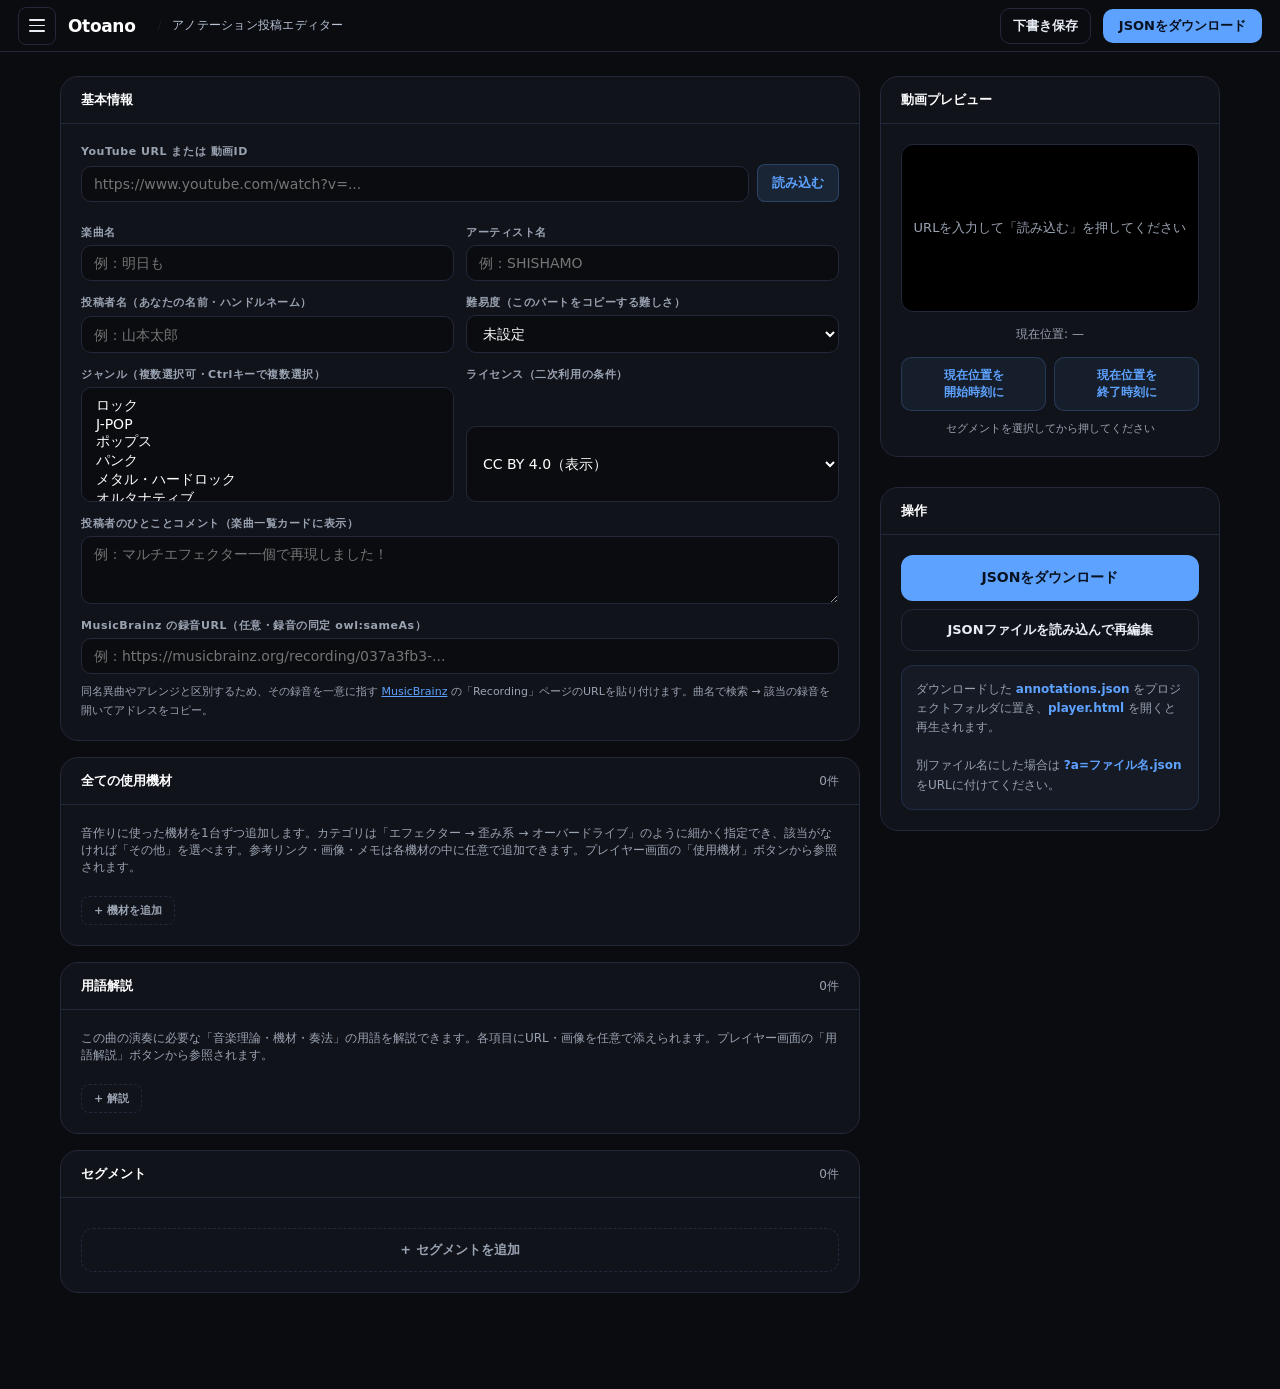
==== commit 2a71f3fc: "Add files via upload" ====
--- a/upload.html
+++ b/upload.html
@@ -249,6 +249,15 @@
           <label>投稿者のひとことコメント（楽曲一覧カードに表示）</label>
           <textarea id="comment" placeholder="例：マルチエフェクター一個で再現しました！"></textarea>
         </div>
+        <div class="field">
+          <label>MusicBrainz の録音URL（任意・録音の同定 owl:sameAs）</label>
+          <input type="url" id="sameAsInput" placeholder="例：https://musicbrainz.org/recording/037a3fb3-..." />
+          <div style="font-size:11px; color:var(--muted); line-height:1.7; margin-top:4px;">
+            同名異曲やアレンジと区別するため、その録音を一意に指す
+            <a href="https://musicbrainz.org/" target="_blank" rel="noopener" style="color:var(--accent);">MusicBrainz</a>
+            の「Recording」ページのURLを貼り付けます。曲名で検索 → 該当の録音を開いてアドレスをコピー。
+          </div>
+        </div>
       </div>
     </div>
 
@@ -354,7 +363,6 @@
   docId: '',        // 読み込んだJSONの @id（自分の投稿を直すときは識別子を変えない）
   isBasedOn: '',    // 引き継ぎ元の @id（schema:isBasedOn）
   forkedFrom: null, // 引き継ぎ元の表示用情報（投稿者・ライセンス・タイトル）
-  sameAs: [],       // 読み込んだJSONの外部同定（MusicBrainz等）を持ち越すだけの入れ物
   knowledgeInfo: [] // [{type, title, ...}]  用語解説        → otoano:hasGlossary
 };
 let player = null;           // YouTube player
@@ -1399,6 +1407,16 @@
   Array.from(gsel.options).forEach(o => { o.selected = set.has(o.value); });
 }
 
+/* 録音の同定（owl:sameAs）＝ MusicBrainz の録音URL。入力欄を正とする */
+function getSameAs() {
+  const v = ((document.getElementById('sameAsInput') || {}).value || '').trim();
+  return v ? [v] : [];
+}
+function setSameAs(arr) {
+  const el = document.getElementById('sameAsInput');
+  if (el) el.value = (Array.isArray(arr) && arr.length) ? arr[0] : '';
+}
+
 /* 出力の掃除: 機材カードの空の items（参考資料なし）はキーごと落とす */
 function pruneEmptyGearItems(list) {
   (list || []).forEach(it => {
@@ -1421,8 +1439,9 @@
   if (genres.length) facets.genre = genres;
   const diff = (document.getElementById('difficultySelect') || {}).value;
   if (diff) facets.difficulty = diff;
-  // 読み込んだJSONにあった外部同定（MusicBrainz等）は、そのまま持ち越す
-  if (Array.isArray(state.sameAs) && state.sameAs.length) facets.sameAs = state.sameAs;
+  // 録音の同定（owl:sameAs）：MusicBrainz の録音URL（入力欄の値）
+  const sameAsList = getSameAs();
+  if (sameAsList.length) facets.sameAs = sameAsList;
   // 引き継ぎ編集で作られたものは、原典を schema:isBasedOn で指す
   if (state.isBasedOn) facets.isBasedOn = state.isBasedOn;
   const comment = document.getElementById('comment').value.trim();
@@ -1513,7 +1532,7 @@
     comment: document.getElementById('comment').value,
     segments: state.segments,
     gearInfo: state.gearInfo,
-    sameAs: state.sameAs,
+    sameAs: getSameAs(),
     docId: state.docId,
     isBasedOn: state.isBasedOn,
     forkedFrom: state.forkedFrom,
@@ -1543,7 +1562,7 @@
     state.created      = es.created || data.created || '';
     state.segments     = es.segments     || [];
     state.gearInfo     = es.gearInfo     || [];
-    state.sameAs       = es.sameAs       || [];
+    setSameAs(es.sameAs);
     state.docId        = es.docId        || '';
     state.isBasedOn    = es.isBasedOn    || '';
     state.forkedFrom   = es.forkedFrom   || null;
@@ -1604,8 +1623,8 @@
       };
       state.gearInfo      = data.gearInfo ? flatten(data.gearInfo) : legacyGear;
       state.knowledgeInfo = flatten(data.knowledgeInfo);
-      // 編集画面に入力欄がない項目も、読み込んだ内容をそのまま持ち越す（引き継ぎ編集で失わないため）
-      state.sameAs = Array.isArray(data.sameAs) ? data.sameAs : [];
+      // 録音の同定（owl:sameAs）＝MusicBrainz URL を入力欄に復元（引き継ぎでも同じ録音なので保持）
+      setSameAs(data.sameAs);
       if (opts.fork) {
         // 引き継ぎ: 別リソースとして採番し直し、原典への参照を残す
         state.docId = '';
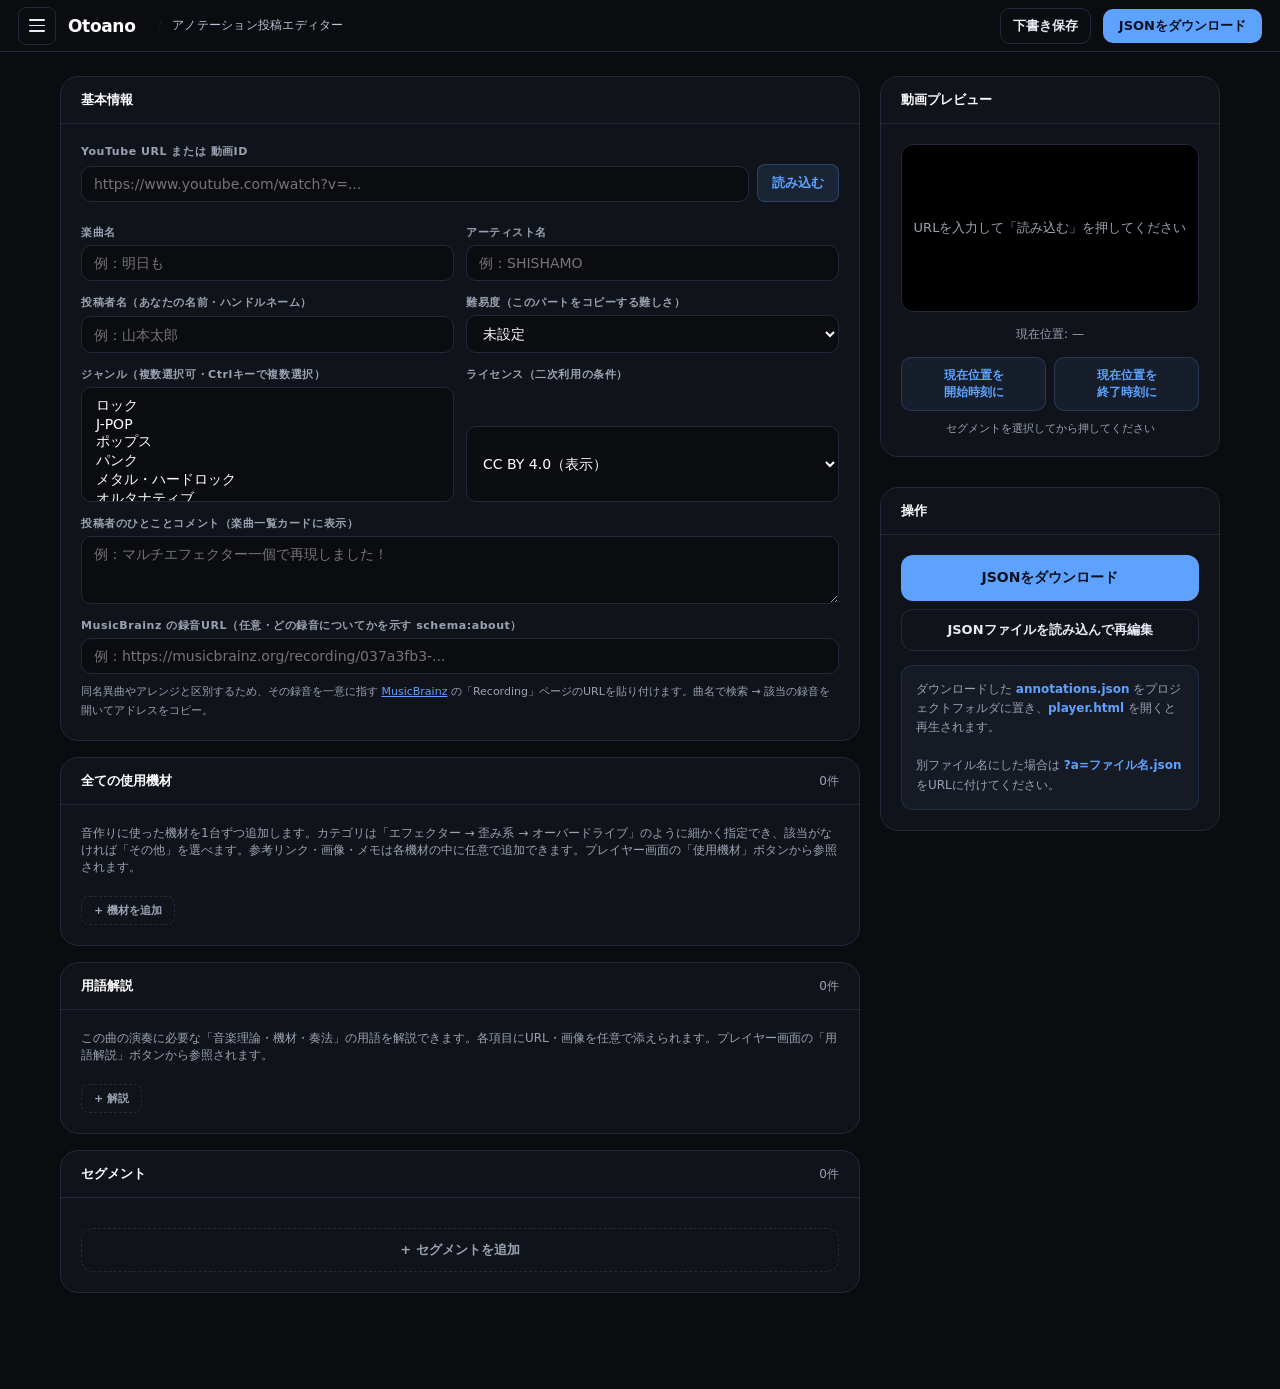
==== commit f22a0cf9: "Add files via upload" ====
--- a/upload.html
+++ b/upload.html
@@ -250,8 +250,8 @@
           <textarea id="comment" placeholder="例：マルチエフェクター一個で再現しました！"></textarea>
         </div>
         <div class="field">
-          <label>MusicBrainz の録音URL（任意・録音の同定 owl:sameAs）</label>
-          <input type="url" id="sameAsInput" placeholder="例：https://musicbrainz.org/recording/037a3fb3-..." />
+          <label>MusicBrainz の録音URL（任意・どの録音についてかを示す schema:about）</label>
+          <input type="url" id="aboutInput" placeholder="例：https://musicbrainz.org/recording/037a3fb3-..." />
           <div style="font-size:11px; color:var(--muted); line-height:1.7; margin-top:4px;">
             同名異曲やアレンジと区別するため、その録音を一意に指す
             <a href="https://musicbrainz.org/" target="_blank" rel="noopener" style="color:var(--accent);">MusicBrainz</a>
@@ -1407,13 +1407,13 @@
   Array.from(gsel.options).forEach(o => { o.selected = set.has(o.value); });
 }
 
-/* 録音の同定（owl:sameAs）＝ MusicBrainz の録音URL。入力欄を正とする */
-function getSameAs() {
-  const v = ((document.getElementById('sameAsInput') || {}).value || '').trim();
+/* この演奏がどの録音についての記述か（schema:about）＝ MusicBrainz の録音URL。入力欄を正とする */
+function getAbout() {
+  const v = ((document.getElementById('aboutInput') || {}).value || '').trim();
   return v ? [v] : [];
 }
-function setSameAs(arr) {
-  const el = document.getElementById('sameAsInput');
+function setAbout(arr) {
+  const el = document.getElementById('aboutInput');
   if (el) el.value = (Array.isArray(arr) && arr.length) ? arr[0] : '';
 }
 
@@ -1439,9 +1439,9 @@
   if (genres.length) facets.genre = genres;
   const diff = (document.getElementById('difficultySelect') || {}).value;
   if (diff) facets.difficulty = diff;
-  // 録音の同定（owl:sameAs）：MusicBrainz の録音URL（入力欄の値）
-  const sameAsList = getSameAs();
-  if (sameAsList.length) facets.sameAs = sameAsList;
+  // この演奏がどの録音についてか（schema:about）：MusicBrainz の録音URL（入力欄の値）
+  const aboutList = getAbout();
+  if (aboutList.length) facets.about = aboutList;
   // 引き継ぎ編集で作られたものは、原典を schema:isBasedOn で指す
   if (state.isBasedOn) facets.isBasedOn = state.isBasedOn;
   const comment = document.getElementById('comment').value.trim();
@@ -1532,7 +1532,7 @@
     comment: document.getElementById('comment').value,
     segments: state.segments,
     gearInfo: state.gearInfo,
-    sameAs: getSameAs(),
+    about: getAbout(),
     docId: state.docId,
     isBasedOn: state.isBasedOn,
     forkedFrom: state.forkedFrom,
@@ -1562,7 +1562,7 @@
     state.created      = es.created || data.created || '';
     state.segments     = es.segments     || [];
     state.gearInfo     = es.gearInfo     || [];
-    setSameAs(es.sameAs);
+    setAbout(es.about || es.sameAs);
     state.docId        = es.docId        || '';
     state.isBasedOn    = es.isBasedOn    || '';
     state.forkedFrom   = es.forkedFrom   || null;
@@ -1623,8 +1623,8 @@
       };
       state.gearInfo      = data.gearInfo ? flatten(data.gearInfo) : legacyGear;
       state.knowledgeInfo = flatten(data.knowledgeInfo);
-      // 録音の同定（owl:sameAs）＝MusicBrainz URL を入力欄に復元（引き継ぎでも同じ録音なので保持）
-      setSameAs(data.sameAs);
+      // どの録音についてか（schema:about）＝MusicBrainz URL を入力欄に復元（引き継ぎ・旧sameAsも読む）
+      setAbout(data.about || data.sameAs);
       if (opts.fork) {
         // 引き継ぎ: 別リソースとして採番し直し、原典への参照を残す
         state.docId = '';
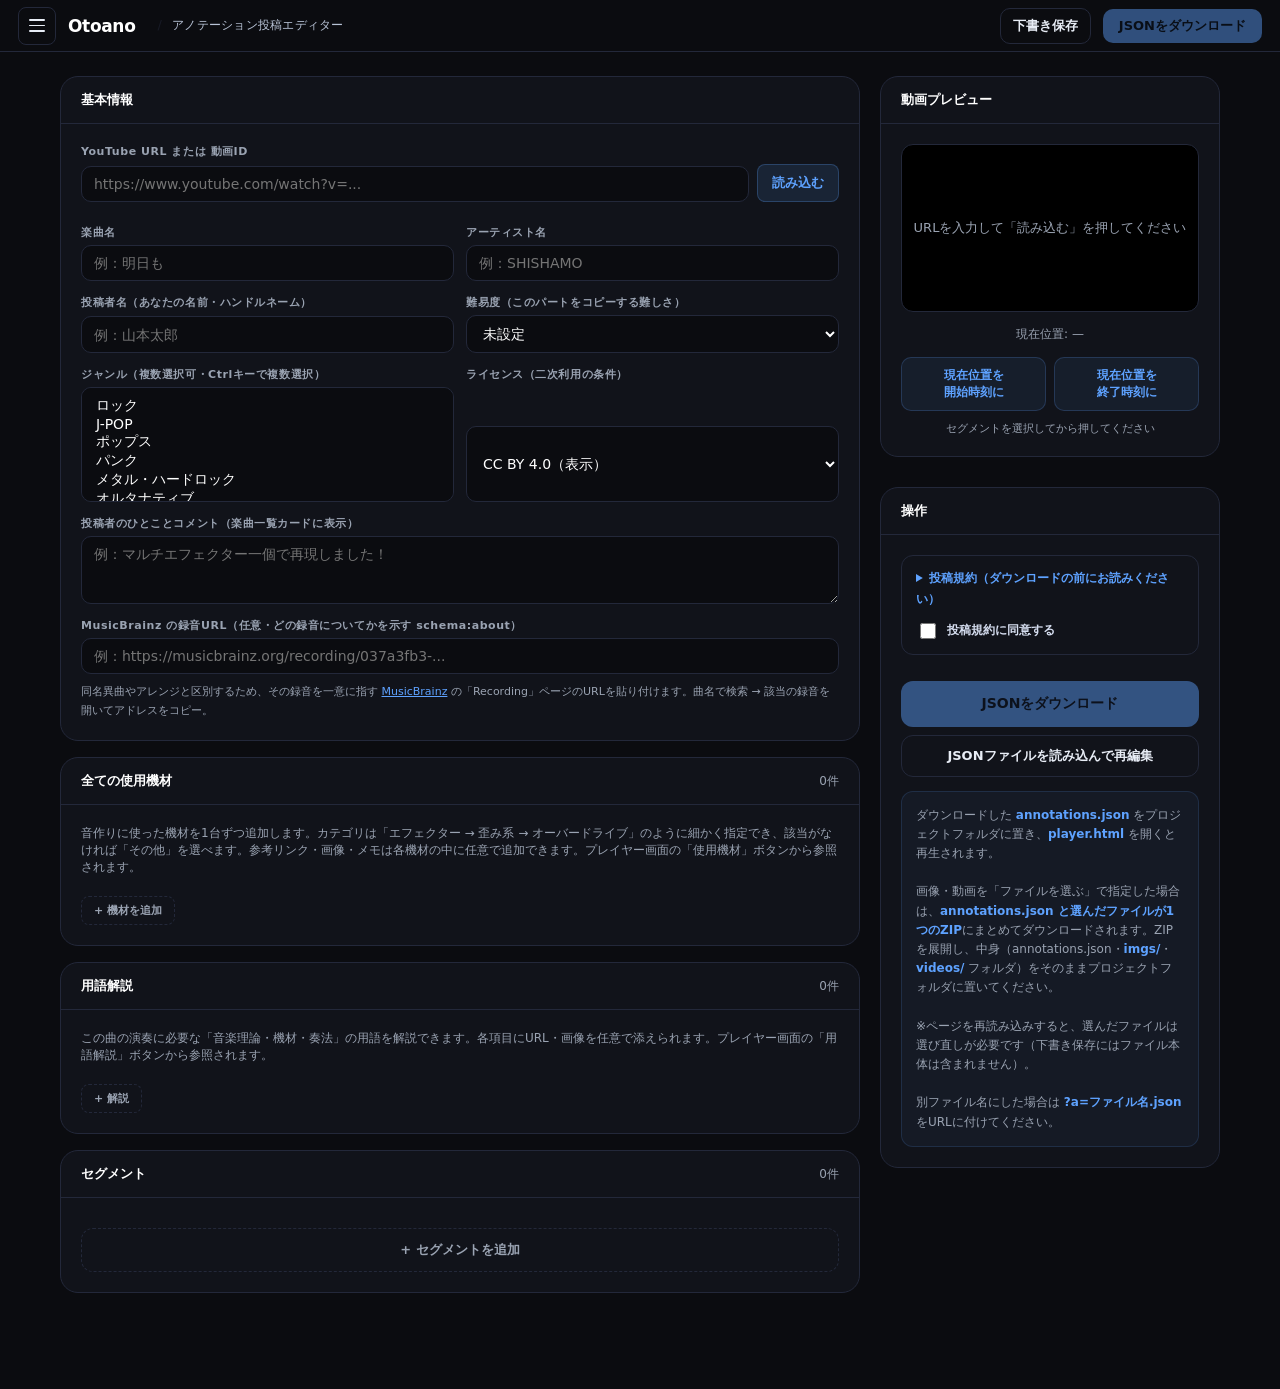
==== commit ec5505ab: "Add files via upload" ====
--- a/upload.html
+++ b/upload.html
@@ -164,11 +164,27 @@
     .action-btns { display: flex; flex-direction: column; gap: 8px; }
     .dl-btn { background: var(--accent); color: #08111f; border: none; border-radius: 12px; padding: 14px; font-size: 14px; font-weight: 800; cursor: pointer; font-family: inherit; transition: opacity 0.2s; }
     .dl-btn:hover { opacity: 0.9; }
+    /* 投稿規約への同意（同意するまでダウンロードできない） */
+    .dl-btn.needs-agree { opacity: 0.45; }
+    .terms-box { border: 1px solid var(--line); border-radius: 12px; padding: 12px 14px; margin-bottom: 12px; font-size: 12px; line-height: 1.75; color: #d6def0; }
+    .terms-box summary { cursor: pointer; font-weight: 700; color: var(--accent); }
+    .terms-box ol { margin: 8px 0 4px; padding-left: 1.4em; display: grid; gap: 4px; }
+    .terms-box .terms-note { font-size: 11px; color: var(--muted); }
+    .terms-agree { display: flex; align-items: center; gap: 8px; margin-top: 10px; font-weight: 700; cursor: pointer; }
+    .terms-agree input { width: 16px; height: 16px; accent-color: var(--accent); }
+    .terms-box.is-alert { border-color: #ff7878; }
     .load-btn { background: transparent; border: 1px solid var(--line); color: var(--text); border-radius: 12px; padding: 11px; font-size: 13px; font-weight: 600; cursor: pointer; font-family: inherit; transition: border-color 0.2s; }
     .load-btn:hover { border-color: var(--accent); color: var(--accent); }
 
     .hint-box { background: rgba(94,162,255,0.05); border: 1px solid rgba(94,162,255,0.15); border-radius: 12px; padding: 14px; font-size: 12px; color: var(--muted); line-height: 1.6; }
     .hint-box strong { color: var(--accent); }
+    /* 画像・動画をファイルから選ぶ */
+    .pick-file-btn { justify-self: start; display: inline-flex; align-items: center; gap: 6px; background: var(--bg); color: var(--accent); border: 1px dashed rgba(94,162,255,0.6); border-radius: 8px; padding: 6px 12px; font-size: 12px; font-weight: 700; cursor: pointer; font-family: inherit; }
+    .pick-file-btn:hover { background: rgba(94,162,255,0.08); }
+    .pick-file-info { font-size: 11px; color: var(--muted); line-height: 1.6; }
+    .pick-file-info strong { color: #d6def0; }
+    .pick-file-info video { display: block; max-width: 100%; max-height: 140px; margin-top: 4px; border-radius: 8px; border: 1px solid var(--line); }
+    .pick-file-info.is-warn { color: #ffb4a0; }
 
     @media (max-width: 800px) {
       .editor-wrap { grid-template-columns: 1fr; }
@@ -325,6 +341,21 @@
     <div class="e-card">
       <div class="e-card-head"><h3>操作</h3></div>
       <div class="e-card-body">
+        <div class="terms-box" id="termsBox">
+          <details id="termsDetails">
+            <summary>投稿規約（ダウンロードの前にお読みください）</summary>
+            <ol>
+              <li>投稿した記録（区間・奏法・機材・設定値・解説・画像・動画への参照）は、あなたが選んだライセンスのもとで公開され、その条件の範囲で誰でも再利用できます。</li>
+              <li>投稿者名（ハンドルネーム可）は、記録の作成者として公開されます。</li>
+              <li>画像・動画・文章は、自分で作成したもの、または権利者から利用の許諾を得たものだけを含めてください。</li>
+              <li>市販の楽譜やCD・配信音源などを複製したデータは含めないでください。楽曲本編はYouTube上の動画を参照します。</li>
+              <li>他の人の記録を引き継いで編集した場合は、原典の情報が自動で記録され、原典のライセンスが引き継がれます。</li>
+              <li>第三者の権利を侵害するおそれのある投稿や不適切な投稿は、運営者の判断で公開を停止することがあります。</li>
+            </ol>
+            <div class="terms-note">記録された機材名や設定値などの情報そのものに権利が生じるかは明確ではありませんが、再利用の条件を明示するため、すべての投稿にライセンスを付けています。</div>
+          </details>
+          <label class="terms-agree"><input type="checkbox" id="agreeTerms" /> 投稿規約に同意する</label>
+        </div>
         <div class="action-btns">
           <button class="dl-btn" id="dlBtn2">JSONをダウンロード</button>
           <label class="load-btn" style="text-align:center; cursor:pointer;">
@@ -334,6 +365,9 @@
         </div>
         <div class="hint-box">
           ダウンロードした <strong>annotations.json</strong> をプロジェクトフォルダに置き、<strong>player.html</strong> を開くと再生されます。<br><br>
+          画像・動画を「ファイルを選ぶ」で指定した場合は、<strong>annotations.json と選んだファイルが1つのZIP</strong>にまとめてダウンロードされます。ZIPを展開し、中身（annotations.json・<strong>imgs/</strong>・<strong>videos/</strong> フォルダ）をそのままプロジェクトフォルダに置いてください。<br><br>
+          <span id="mediaCount"></span>
+          ※ページを再読み込みすると、選んだファイルは選び直しが必要です（下書き保存にはファイル本体は含まれません）。<br><br>
           別ファイル名にした場合は <strong>?a=ファイル名.json</strong> をURLに付けてください。
         </div>
       </div>
@@ -365,6 +399,9 @@
   forkedFrom: null, // 引き継ぎ元の表示用情報（投稿者・ライセンス・タイトル）
   knowledgeInfo: [] // [{type, title, ...}]  用語解説        → otoano:hasGlossary
 };
+/* 「ファイルを選ぶ」で指定した画像・動画（パス → File／プレビュー用URL）。描画より前に用意しておく */
+const mediaFiles = new Map();
+const mediaUrls  = new Map();
 let player = null;           // YouTube player
 let activeSegIdx = null;     // 現在選択中のセグメントのインデックス
 
@@ -871,7 +908,7 @@
   const prev = d.querySelector('.ci-img-preview');
   if (!prev) return;
   prev.innerHTML = src
-    ? `<img src="${escHtml(src)}" style="max-width:100%;max-height:100px;border-radius:8px;border:1px solid var(--line);object-fit:cover;" onerror="this.style.display='none'" />`
+    ? `<img src="${escHtml(mediaPreviewSrc(src))}" style="max-width:100%;max-height:100px;border-radius:8px;border:1px solid var(--line);object-fit:cover;" onerror="this.style.display='none'" />`
     : '';
 }
 
@@ -936,7 +973,7 @@
     } else if (item.type === 'videofile') {
       fields = `
         <div class="card-field"><label>タイトル</label><input type="text" class="ci-title" value="${escHtml(item.title)}" placeholder="例：ギターパートのみ" /></div>
-        <div class="card-field"><label>動画ファイルのパス または URL（mp4等）</label><input type="text" class="ci-src" value="${escHtml(item.src || '')}" placeholder="例：videos/guitar.mp4" /></div>
+        <div class="card-field"><label>動画（ファイルを選ぶ，または videos/ 内のパス・URL を入力）</label><input type="text" class="ci-src" value="${escHtml(item.src || '')}" placeholder="例：videos/guitar.mp4" /></div>
         <div class="card-field"><label>再生開始位置（秒）</label><input type="number" class="ci-start" value="${item.startTime || 0}" min="0" step="1" /></div>
         <div class="card-field"><label>補足メモ</label><input type="text" class="ci-note" value="${escHtml(item.note || '')}" placeholder="補足説明" /></div>
       `;
@@ -953,7 +990,7 @@
     } else if (item.type === 'image') {
       fields = `
         <div class="card-field"><label>タイトル</label><input type="text" class="ci-title" value="${escHtml(item.title)}" placeholder="画像のタイトル" /></div>
-        <div class="card-field"><label>画像パス または URL</label><input type="text" class="ci-src" value="${escHtml(item.src)}" placeholder="例：imgs/photo.jpg" /></div>
+        <div class="card-field"><label>画像（ファイルを選ぶ，または imgs/ 内のパス・URL を入力）</label><input type="text" class="ci-src" value="${escHtml(item.src)}" placeholder="例：imgs/photo.jpg" /></div>
         <div class="ci-img-preview" style="margin:4px 0;"></div>
         <div class="card-field"><label>説明文</label><textarea class="ci-note" placeholder="画像の説明">${escHtml(item.note)}</textarea></div>
       `;
@@ -1235,7 +1272,7 @@
     } else if (item.type === 'videofile') {
       fields = `
         <div class="card-field"><label>タイトル</label><input type="text" class="ci-title" value="${escHtml(item.title)}" placeholder="動画のタイトル" /></div>
-        <div class="card-field"><label>動画ファイルのパス または URL（mp4等）</label><input type="text" class="ci-src" value="${escHtml(item.src)}" placeholder="例：videos/demo.mp4" /></div>
+        <div class="card-field"><label>動画（ファイルを選ぶ，または videos/ 内のパス・URL を入力）</label><input type="text" class="ci-src" value="${escHtml(item.src)}" placeholder="例：videos/demo.mp4" /></div>
         <div class="card-field"><label>再生開始位置（秒）</label><input type="number" class="ci-start" value="${item.startTime || 0}" min="0" step="1" /></div>
         <div class="card-field"><label>補足メモ</label><input type="text" class="ci-note" value="${escHtml(item.note)}" placeholder="補足説明" /></div>
       `;
@@ -1243,7 +1280,7 @@
       fields = `
         <div class="card-field"><label>タイトル</label><input type="text" class="ci-title" value="${escHtml(item.title)}" placeholder="画像のタイトル" /></div>
         <div class="card-field">
-          <label>画像パス（imgs/フォルダ内のファイル名 または URL）</label>
+          <label>画像（ファイルを選ぶ，または imgs/ 内のパス・URL を入力）</label>
           <input type="text" class="ci-src" value="${escHtml(item.src)}" placeholder="例：imgs/photo.jpg" />
         </div>
         <div class="ci-img-preview" style="margin:4px 0;"></div>
@@ -1300,7 +1337,7 @@
         const prev = d.querySelector('.ci-img-preview');
         if (prev) {
           if (it.src) {
-            prev.innerHTML = `<img src="${escHtml(it.src)}" style="max-width:100%;max-height:120px;border-radius:8px;border:1px solid var(--line);object-fit:cover;" onerror="this.style.display='none'" />`;
+            prev.innerHTML = `<img src="${escHtml(mediaPreviewSrc(it.src))}" style="max-width:100%;max-height:120px;border-radius:8px;border:1px solid var(--line);object-fit:cover;" onerror="this.style.display='none'" />`;
           } else {
             prev.innerHTML = '';
           }
@@ -1499,21 +1536,63 @@
   }, facets);
 }
 
-function downloadJSON() {
+/* 投稿規約に同意しているか。未同意なら規約欄を開いて知らせる */
+function hasAgreedTerms() {
+  const cb = document.getElementById('agreeTerms');
+  if (cb && cb.checked) return true;
+  const box = document.getElementById('termsBox');
+  const det = document.getElementById('termsDetails');
+  if (det) det.open = true;
+  if (box) { box.classList.add('is-alert'); box.scrollIntoView({ behavior: 'smooth', block: 'center' }); }
+  alert('ダウンロードの前に投稿規約を確認し、「投稿規約に同意する」にチェックを入れてください。');
+  return false;
+}
+function refreshAgreeState() {
+  const ok = !!(document.getElementById('agreeTerms') || {}).checked;
+  ['dlBtn', 'dlBtn2'].forEach(id => {
+    const b = document.getElementById(id);
+    if (b) b.classList.toggle('needs-agree', !ok);
+  });
+  if (ok) { const box = document.getElementById('termsBox'); if (box) box.classList.remove('is-alert'); }
+}
+
+async function downloadJSON() {
+  if (!hasAgreedTerms()) return;
   const data = buildJSON();
   if (!data.videoId) { alert('YouTube URLを読み込んでください。'); return; }
   const json = JSON.stringify(data, null, 2);
-  const blob = new Blob([json], { type: 'application/json' });
+  const used = collectUsedMedia(data);   // 「ファイルを選ぶ」で指定したもののうち，記録で使われているもの
+  if (!used.length) {
+    saveBlob(new Blob([json], { type: 'application/json' }), 'annotations.json');
+    return;
+  }
+  const big = used.filter(p => mediaFiles.get(p).size > 100 * 1024 * 1024);
+  if (big.length && !confirm('100MBを超えるファイルがあります（' + big.join('，') + '）。GitHubには100MBを超えるファイルを置けないため、YouTubeに上げて「YouTube」カードで参照するのがおすすめです。このままZIPを作りますか？')) return;
+  try {
+    const entries = [{ name: 'annotations.json', data: new TextEncoder().encode(json) }];
+    for (const p of used) {
+      entries.push({ name: p, data: new Uint8Array(await mediaFiles.get(p).arrayBuffer()) });
+    }
+    saveBlob(buildZip(entries), 'annotations_with_media.zip');
+  } catch (e) {
+    alert('ZIPの作成に失敗しました：' + e.message);
+  }
+}
+function saveBlob(blob, filename) {
   const url = URL.createObjectURL(blob);
   const a = document.createElement('a');
   a.href = url;
-  a.download = 'annotations.json';
+  a.download = filename;
+  document.body.appendChild(a);
   a.click();
-  URL.revokeObjectURL(url);
+  a.remove();
+  setTimeout(() => URL.revokeObjectURL(url), 30000);
 }
 
 document.getElementById('dlBtn').addEventListener('click', downloadJSON);
 document.getElementById('dlBtn2').addEventListener('click', downloadJSON);
+document.getElementById('agreeTerms').addEventListener('change', refreshAgreeState);
+refreshAgreeState();
 
 /* =====================================================
    下書き保存 / 読み込み (localStorage)
@@ -1716,6 +1795,156 @@
   e.target.value = '';
 });
 
+/* =====================================================
+   画像・動画をファイルから選ぶ
+   ・選んだファイルは imgs/（画像）または videos/（動画）に置く前提のパスとして記録する
+   ・編集中のプレビューは手元のファイルをそのまま表示する
+   ・ダウンロード時に annotations.json と一緒にZIPにまとめる
+===================================================== */
+function mediaPreviewSrc(src) { return mediaUrls.get(src) || src; }
+function fmtSize(n) { return n >= 1048576 ? (n / 1048576).toFixed(1) + ' MB' : Math.max(1, Math.round(n / 1024)) + ' KB'; }
+let mediaSeq = 0;
+/* ZIPの展開先やURLで文字化けしないよう，保存名は半角英数字にする（日本語などは取り除き，残らなければ連番） */
+function safeFileName(name, kind) {
+  const n = String(name || '').normalize('NFC');
+  const dot = n.lastIndexOf('.');
+  const ext = dot > 0 ? n.slice(dot).toLowerCase().replace(/[^.a-z0-9]/g, '') : '';
+  let stem = (dot > 0 ? n.slice(0, dot) : n).replace(/[^A-Za-z0-9_-]+/g, '_').replace(/^_+|_+$/g, '');
+  if (!/[A-Za-z0-9]/.test(stem)) stem = (kind === 'video' ? 'video' : 'image') + String(++mediaSeq).padStart(2, '0');
+  return stem + ext;
+}
+function todayCompact() {
+  const d = new Date();
+  return d.getFullYear() + String(d.getMonth() + 1).padStart(2, '0') + String(d.getDate()).padStart(2, '0');
+}
+function registerMedia(file, kind) {
+  const dir = kind === 'video' ? 'videos/' : 'imgs/';
+  const base = todayCompact() + '_' + safeFileName(file.name, kind);
+  const dot = base.lastIndexOf('.');
+  let path = dir + base, n = 2;
+  while (mediaFiles.has(path)) {
+    const f = mediaFiles.get(path);
+    if (f.name === file.name && f.size === file.size && f.lastModified === file.lastModified) return path; // 同じファイル
+    path = dir + (dot > 0 ? base.slice(0, dot) + '-' + n + base.slice(dot) : base + '-' + n);
+    n++;
+  }
+  mediaFiles.set(path, file);
+  mediaUrls.set(path, URL.createObjectURL(file));
+  return path;
+}
+function collectUsedMedia(data) {
+  const used = new Set();
+  (function walk(v) {
+    if (Array.isArray(v)) { v.forEach(walk); return; }
+    if (v && typeof v === 'object') {
+      Object.keys(v).forEach(k => {
+        if (k === 'src' && typeof v[k] === 'string' && mediaFiles.has(v[k])) used.add(v[k]);
+        else walk(v[k]);
+      });
+    }
+  })(data);
+  return Array.from(used);
+}
+function refreshMediaCount() {
+  const el = document.getElementById('mediaCount');
+  if (!el) return;
+  const n = collectUsedMedia({ segments: state.segments, gearInfo: state.gearInfo, knowledgeInfo: state.knowledgeInfo }).length;
+  if (el.dataset.n === String(n)) return;   // 変化がなければ書き換えない（MutationObserver の無限ループ防止）
+  el.dataset.n = String(n);
+  el.innerHTML = n ? '現在，<strong>' + n + '件</strong>のファイルがZIPに入ります。<br>' : '';
+}
+function updatePickInfo(input) {
+  const info = input.parentNode && input.parentNode.querySelector('.pick-file-info');
+  if (!info) return;
+  const f = mediaFiles.get(input.value.trim());
+  if (!f) { info.innerHTML = ''; info.className = 'pick-file-info'; return; }
+  const isVideo = input.dataset.pickKind === 'video';
+  info.className = 'pick-file-info' + (f.size > 100 * 1024 * 1024 ? ' is-warn' : '');
+  info.innerHTML = '選んだファイル：<strong>' + escHtml(f.name) + '</strong>（' + fmtSize(f.size) + '）<br>保存先：' + escHtml(input.value.trim())
+    + (f.size > 100 * 1024 * 1024 ? '<br>100MBを超えています。GitHubに置けないため，YouTubeに上げて「YouTube」カードで参照してください。' : '')
+    + (isVideo ? '<video src="' + escHtml(mediaUrls.get(input.value.trim())) + '" controls muted preload="metadata"></video>' : '');
+}
+/* 画像・動画のパス入力欄（.ci-src）に「ファイルを選ぶ」ボタンを付ける */
+function attachFilePickers(root) {
+  (root || document).querySelectorAll('input.ci-src').forEach(input => {
+    if (input.dataset.picker) return;
+    input.dataset.picker = '1';
+    const field = input.closest('.card-field');
+    const label = field ? (field.querySelector('label') || {}).textContent || '' : '';
+    const kind = /動画/.test(label) ? 'video' : 'image';
+    input.dataset.pickKind = kind;
+    const btn = document.createElement('button');
+    btn.type = 'button';
+    btn.className = 'pick-file-btn';
+    btn.textContent = kind === 'video' ? '📁 動画ファイルを選ぶ' : '📁 画像ファイルを選ぶ';
+    const info = document.createElement('div');
+    info.className = 'pick-file-info';
+    input.insertAdjacentElement('afterend', btn);
+    btn.insertAdjacentElement('afterend', info);
+    btn.addEventListener('click', () => {
+      const fi = document.createElement('input');
+      fi.type = 'file';
+      fi.accept = kind === 'video' ? 'video/*' : 'image/*';
+      fi.addEventListener('change', () => {
+        const file = fi.files && fi.files[0];
+        if (!file) return;
+        input.value = registerMedia(file, kind);
+        input.dispatchEvent(new Event('input', { bubbles: true }));
+        input.dispatchEvent(new Event('change', { bubbles: true }));
+        updatePickInfo(input);
+        refreshMediaCount();
+      });
+      fi.click();
+    });
+    input.addEventListener('input', () => { updatePickInfo(input); refreshMediaCount(); });
+    updatePickInfo(input);
+  });
+}
+new MutationObserver(() => { attachFilePickers(document); refreshMediaCount(); }).observe(document.body, { childList: true, subtree: true });
+attachFilePickers(document);
+
+/* ZIP（無圧縮）を作る：外部ライブラリを使わない最小限の実装 */
+const CRC_TABLE = (() => {
+  const t = new Uint32Array(256);
+  for (let n = 0; n < 256; n++) { let c = n; for (let k = 0; k < 8; k++) c = (c & 1) ? (0xEDB88320 ^ (c >>> 1)) : (c >>> 1); t[n] = c >>> 0; }
+  return t;
+})();
+function crc32(u8) {
+  let c = 0xFFFFFFFF;
+  for (let i = 0; i < u8.length; i++) c = CRC_TABLE[(c ^ u8[i]) & 0xFF] ^ (c >>> 8);
+  return (c ^ 0xFFFFFFFF) >>> 0;
+}
+function buildZip(entries) {
+  const enc = new TextEncoder();
+  const now = new Date();
+  const dosTime = (now.getHours() << 11) | (now.getMinutes() << 5) | (now.getSeconds() >> 1);
+  const dosDate = ((now.getFullYear() - 1980) << 9) | ((now.getMonth() + 1) << 5) | now.getDate();
+  const parts = [], central = [];
+  let offset = 0;
+  entries.forEach(e => {
+    const name = enc.encode(e.name), data = e.data, crc = crc32(data);
+    const lh = new DataView(new ArrayBuffer(30));
+    lh.setUint32(0, 0x04034b50, true); lh.setUint16(4, 20, true); lh.setUint16(6, 0x0800, true); lh.setUint16(8, 0, true);
+    lh.setUint16(10, dosTime, true); lh.setUint16(12, dosDate, true); lh.setUint32(14, crc, true);
+    lh.setUint32(18, data.length, true); lh.setUint32(22, data.length, true); lh.setUint16(26, name.length, true); lh.setUint16(28, 0, true);
+    parts.push(new Uint8Array(lh.buffer), name, data);
+    const ch = new DataView(new ArrayBuffer(46));
+    ch.setUint32(0, 0x02014b50, true); ch.setUint16(4, 20, true); ch.setUint16(6, 20, true); ch.setUint16(8, 0x0800, true); ch.setUint16(10, 0, true);
+    ch.setUint16(12, dosTime, true); ch.setUint16(14, dosDate, true); ch.setUint32(16, crc, true);
+    ch.setUint32(20, data.length, true); ch.setUint32(24, data.length, true); ch.setUint16(28, name.length, true);
+    ch.setUint16(30, 0, true); ch.setUint16(32, 0, true); ch.setUint16(34, 0, true); ch.setUint16(36, 0, true); ch.setUint32(38, 0, true);
+    ch.setUint32(42, offset, true);
+    central.push(new Uint8Array(ch.buffer), name);
+    offset += 30 + name.length + data.length;
+  });
+  const cdSize = central.reduce((a, b) => a + b.length, 0);
+  const end = new DataView(new ArrayBuffer(22));
+  end.setUint32(0, 0x06054b50, true); end.setUint16(4, 0, true); end.setUint16(6, 0, true);
+  end.setUint16(8, entries.length, true); end.setUint16(10, entries.length, true);
+  end.setUint32(12, cdSize, true); end.setUint32(16, offset, true); end.setUint16(20, 0, true);
+  return new Blob([...parts, ...central, new Uint8Array(end.buffer)], { type: 'application/zip' });
+}
+
 /* ===== ユーティリティ ===== */
 function escHtml(str) {
   return String(str || '').replace(/[&<>"']/g, c => ({'&':'&amp;','<':'&lt;','>':'&gt;','"':'&quot;',"'":'&#39;'}[c]));
